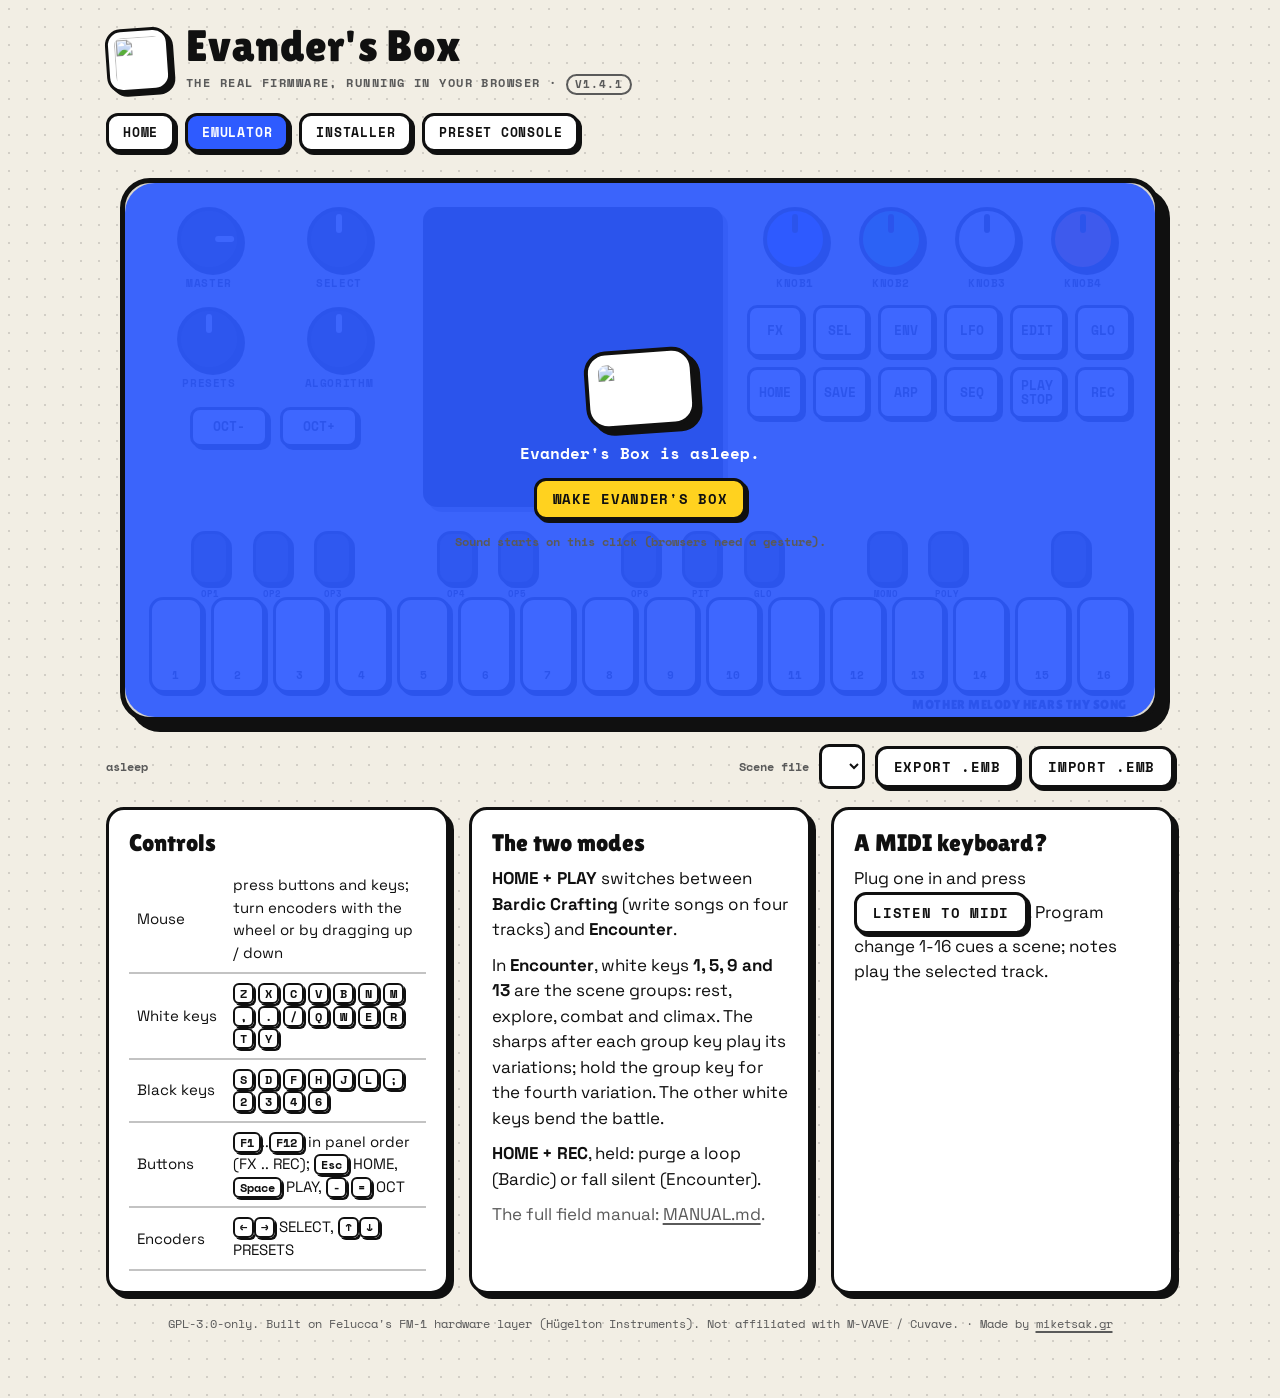
==== web/emu/index.html @ ebc6c8c9 "Scale boot chime volume to 20% of master knob and bump to v1.4.1" ====
<!doctype html>
<!-- SPDX-License-Identifier: GPL-3.0-only -->
<html lang="en">
<head>
<meta charset="utf-8">
<meta name="viewport" content="width=device-width, initial-scale=1">
<title>Evander's Box Emulator</title>
<meta name="description" content="Evander's Music Box: the FM-1 LARP firmware running in your browser, built from the same C source as the hardware.">
<link rel="icon" href="../rose.png">
<link rel="preconnect" href="https://fonts.googleapis.com">
<link href="https://fonts.googleapis.com/css2?family=Lilita+One&family=Space+Grotesk:wght@400;600;700&family=Space+Mono:wght@400;700&display=swap" rel="stylesheet">
<link rel="stylesheet" href="../style.css">
<style>
  .fm1 {
    --u: min(1px, calc((100vw - 32px) / 1040));     /* one panel unit: the panel is 1040 units wide */
    position: relative;
    width: calc(1040 * var(--u));
    margin: 0 auto 22px;
    padding: calc(24 * var(--u));
    border-radius: calc(30 * var(--u));
    background: #D9D6CE;
    border: calc(5 * var(--u)) solid #101010;
    box-shadow: calc(10 * var(--u)) calc(10 * var(--u)) 0 #101010;
    user-select: none;
    touch-action: none;
    color: #101010;
  }
  .fm1 .top { display: grid; grid-template-columns: calc(250 * var(--u)) calc(300 * var(--u)) 1fr; gap: calc(24 * var(--u)); align-items: start; }
  .lab { font: 700 calc(11 * var(--u))/1 var(--mono); letter-spacing: .06em; text-align: center; margin-top: calc(7 * var(--u)); }
  .enc, .pot {
    width: calc(64 * var(--u)); height: calc(64 * var(--u)); border-radius: 50%; margin: 0 auto; position: relative; cursor: ns-resize;
    background: var(--kc, #2A2A2A); border: calc(4 * var(--u)) solid #101010; box-shadow: calc(4 * var(--u)) calc(4 * var(--u)) 0 #101010;
  }
  .enc::after, .pot::after {
    content: ""; position: absolute; left: 50%; top: 6%; width: calc(6 * var(--u)); height: 34%;
    background: #101010; border-radius: 3px; transform-origin: 50% 132%; transform: translateX(-50%) rotate(var(--rot, 0deg));
  }
  .enc.dark::after, .pot::after { background: #F2EEE4; }
  .enc:focus-visible, .pot:focus-visible, .btn-fm:focus-visible, .key:focus-visible { outline: 3px solid var(--blue); outline-offset: 3px; }
  .left { display: grid; grid-template-columns: 1fr 1fr; gap: calc(18 * var(--u)) calc(10 * var(--u)); }
  .octs { grid-column: 1 / 3; display: flex; gap: calc(12 * var(--u)); justify-content: center; }
  .screen { background: #101010; padding: calc(12 * var(--u)); border-radius: calc(14 * var(--u)); box-shadow: calc(5 * var(--u)) calc(5 * var(--u)) 0 rgba(16, 16, 16, .35); }
  .screen canvas { width: 100%; aspect-ratio: 1; display: block; image-rendering: pixelated; background: #101010; }
  .knobs { display: grid; grid-template-columns: repeat(4, 1fr); margin-bottom: calc(16 * var(--u)); }
  .btns { display: grid; grid-template-columns: repeat(6, 1fr); gap: calc(10 * var(--u)); }
  .btn-fm {
    height: calc(52 * var(--u)); border-radius: calc(10 * var(--u)); border: calc(3 * var(--u)) solid #101010; cursor: pointer;
    background: #FFFFFF; color: #101010; font: 700 calc(13 * var(--u))/1.05 var(--mono); text-transform: none; letter-spacing: 0;
    display: flex; align-items: center; justify-content: center; text-align: center; padding: 0;
    box-shadow: calc(3 * var(--u)) calc(3 * var(--u)) 0 #101010; transition: background 60ms;
  }
  .btn-fm:hover:not(:disabled) { transform: none; box-shadow: calc(3 * var(--u)) calc(3 * var(--u)) 0 #101010; }
  .btn-fm.small { height: calc(40 * var(--u)); width: calc(78 * var(--u)); }
  .btn-fm.down, .key.down { transform: translate(calc(2 * var(--u)), calc(2 * var(--u))); box-shadow: calc(1 * var(--u)) calc(1 * var(--u)) 0 #101010; }
  /* the LEDs, flat: 0 off, 1 a ring, 2 half, 3 lit */
  .l1 { box-shadow: inset 0 0 0 calc(4 * var(--u)) #FFB18F, calc(3 * var(--u)) calc(3 * var(--u)) 0 #101010; }
  .l2 { background: #FFB18F !important; }
  .l3 { background: #FF5A1F !important; color: #101010; }
  .keys { position: relative; margin-top: calc(24 * var(--u)); }
  .blacks { position: relative; height: calc(66 * var(--u)); }
  .whites { display: grid; grid-template-columns: repeat(16, 1fr); gap: calc(8 * var(--u)); }
  .key { position: relative; cursor: pointer; border-radius: calc(14 * var(--u)); border: calc(3 * var(--u)) solid #101010; background: #FFFFFF;
         box-shadow: calc(3 * var(--u)) calc(3 * var(--u)) 0 #101010; }
  .whites .key { height: calc(96 * var(--u)); }
  .whites .key.group { background: #FFF6D6; }
  .blacks .key { position: absolute; top: 0; width: calc(38 * var(--u)); height: calc(54 * var(--u)); transform: translateX(-50%); background: #3A3A3A; }
  .blacks .key.down { transform: translateX(-50%) translate(calc(2 * var(--u)), calc(2 * var(--u))); }
  .key span { position: absolute; bottom: calc(-16 * var(--u)); left: 50%; transform: translateX(-50%); font: 700 calc(9 * var(--u))/1 var(--mono); white-space: nowrap; }
  .wnum { display: block; margin-top: calc(70 * var(--u)); text-align: center; font: 700 calc(11 * var(--u))/1 var(--mono); }
  .sigil { position: absolute; right: calc(28 * var(--u)); bottom: calc(6 * var(--u)); font: 400 calc(13 * var(--u))/1 var(--display); letter-spacing: .04em; }
  #wake {
    position: absolute; inset: 0; display: flex; flex-direction: column; align-items: center; justify-content: center; gap: 14px;
    background: color-mix(in srgb, var(--blue) 92%, transparent); color: #fff; border-radius: inherit; z-index: 5; text-align: center; padding: 16px;
  }
  #wake img { width: 110px; padding: 10px; background: #fff; border: 4px solid #101010; border-radius: 22px; box-shadow: 6px 6px 0 #101010; transform: rotate(-4deg); }
  #wake p { margin: 0; font: 700 16px/1.4 var(--mono); }
  .meters { font: 700 12px var(--mono); color: var(--muted); }
  kbd { font: 700 12px var(--mono); border: 2px solid var(--line); border-radius: 6px; padding: 0 5px; background: var(--surface); box-shadow: 2px 2px 0 var(--line); }
  .help td:first-child { white-space: nowrap; }
</style>
</head>
<body>
<div class="wrap">
  <header class="crest">
    <img src="../rose.png" alt="">
    <div>
      <h1>Evander's Box</h1>
      <p>The real firmware, running in your browser &middot; <span class="tag" style="margin-bottom:0; vertical-align:middle; padding:3px 7px;">v1.4.1</span></p>
    </div>
  </header>
  <nav class="top">
    <a href="../">Home</a><a href="./" aria-current="page">Emulator</a><a href="../installer.html">Installer</a><a href="../console.html">Preset Console</a>
  </nav>

  <div class="fm1" id="fm1">
    <div id="wake">
      <img src="../rose.png" alt="The Blue Rose">
      <p>Evander's Box is asleep.</p>
      <button id="wakeBtn">Wake Evander's Box</button>
      <p class="muted" style="font-size:12px">Sound starts on this click (browsers need a gesture).</p>
    </div>
    <div class="top">
      <div class="left" id="left"></div>
      <div class="screen"><canvas id="lcd" width="240" height="240" aria-label="The FM-1 screen"></canvas></div>
      <div>
        <div class="knobs" id="knobs"></div>
        <div class="btns" id="btns"></div>
      </div>
    </div>
    <div class="keys">
      <div class="blacks" id="blacks"></div>
      <div class="whites" id="whites"></div>
    </div>
    <div class="sigil">MOTHER MELODY HEARS THY SONG</div>
  </div>

  <div class="row" style="justify-content:space-between;margin-bottom:18px">
    <span class="meters" id="meters">asleep</span>
    <span class="row">
      <label class="meters" for="slotSel">Scene file</label>
      <select id="slotSel"></select>
      <button class="ghost" id="exportBtn">Export .emb</button>
      <button class="ghost" id="importBtn">Import .emb</button>
      <input type="file" id="importFile" accept=".emb" hidden>
    </span>
  </div>

  <div class="grid-3">
    <section class="card help">
      <h2>Controls</h2>
      <table>
        <tr><td>Mouse</td><td>press buttons and keys; turn encoders with the wheel or by dragging up / down</td></tr>
        <tr><td>White keys</td><td><kbd>Z</kbd> <kbd>X</kbd> <kbd>C</kbd> <kbd>V</kbd> <kbd>B</kbd> <kbd>N</kbd> <kbd>M</kbd> <kbd>,</kbd> <kbd>.</kbd> <kbd>/</kbd> <kbd>Q</kbd> <kbd>W</kbd> <kbd>E</kbd> <kbd>R</kbd> <kbd>T</kbd> <kbd>Y</kbd></td></tr>
        <tr><td>Black keys</td><td><kbd>S</kbd> <kbd>D</kbd> <kbd>F</kbd> <kbd>H</kbd> <kbd>J</kbd> <kbd>L</kbd> <kbd>;</kbd> <kbd>2</kbd> <kbd>3</kbd> <kbd>4</kbd> <kbd>6</kbd></td></tr>
        <tr><td>Buttons</td><td><kbd>F1</kbd>..<kbd>F12</kbd> in panel order (FX .. REC); <kbd>Esc</kbd> HOME, <kbd>Space</kbd> PLAY, <kbd>-</kbd> <kbd>=</kbd> OCT</td></tr>
        <tr><td>Encoders</td><td><kbd>&larr;</kbd><kbd>&rarr;</kbd> SELECT, <kbd>&uarr;</kbd><kbd>&darr;</kbd> PRESETS</td></tr>
      </table>
    </section>
    <section class="card">
      <h2>The two modes</h2>
      <p><b>HOME + PLAY</b> switches between <b>Bardic Crafting</b> (write songs on four tracks) and <b>Encounter</b>.</p>
      <p>In <b>Encounter</b>, white keys <b>1, 5, 9 and 13</b> are the scene groups: rest, explore, combat and climax. The sharps after each group key play its variations; hold the group key for the fourth variation. The other white keys bend the battle.</p>
      <p><b>HOME + REC</b>, held: purge a loop (Bardic) or fall silent (Encounter).</p>
      <p class="muted">The full field manual: <a href="https://github.com/MikeTsak/Evanders-Music-Box--FM-1-LARP-firmware/blob/main/MANUAL.md">MANUAL.md</a>.</p>
    </section>
    <section class="card">
      <h2>A MIDI keyboard?</h2>
      <p>Plug one in and press <button class="ghost" id="midiBtn">Listen to MIDI</button>. Program change 1-16 cues a scene; notes play the selected track.</p>
      <p class="muted" id="midiState"></p>
    </section>
  </div>
  <footer>GPL-3.0-only. Built on Felucca's FM-1 hardware layer (Hügelton Instruments). Not affiliated with M-VAVE / Cuvave. · Made by <a href="https://miketsak.gr" target="_blank" rel="noopener">miketsak.gr</a></footer>
</div>
<script type="module" src="emu.js"></script>
</body>
</html>
---- web/style.css ----
/* SPDX-License-Identifier: GPL-3.0-only
 * Evander's Box: the shared look, the same as the box's screen. Flat bold colour, ink outlines, hard offset
 * shadows (stickers on a table), a chunky display face and a mono for labels. Paper by day, ink by night. */
:root {
  --paper: #F2EEE4;
  --card: #FFFFFF;
  --ink: #101010;
  --ink-2: #262626;
  --grey: #6E6E6E;
  --line: #101010;
  --blue: #2E5BFF;
  --green: #19C37D;
  --light: #DCDCD8;
  --orange: #FF5A1F;
  --yellow: #FFD21F;
  --pink: #FF4F9A;
  --purple: #7B4DFF;
  --text: #101010;
  --muted: #5A5A5A;
  --bg: var(--paper);
  --surface: var(--card);
  --shadow: 5px 5px 0 var(--line);
  --display: "Lilita One", "Arial Black", system-ui, sans-serif;
  --body: "Space Grotesk", system-ui, -apple-system, "Segoe UI", sans-serif;
  --mono: "Space Mono", ui-monospace, "Cascadia Mono", Consolas, monospace;
  color-scheme: light;
}
@media (prefers-color-scheme: dark) {
  :root:not([data-theme="light"]) {
    --bg: #101010; --surface: #1C1C1C; --text: #F2EEE4; --muted: #A8A8A8; --line: #F2EEE4;
    --ink-2: #2E2E2E; color-scheme: dark;
  }
}
:root[data-theme="dark"] {
  --bg: #101010; --surface: #1C1C1C; --text: #F2EEE4; --muted: #A8A8A8; --line: #F2EEE4; --ink-2: #2E2E2E;
  color-scheme: dark;
}
* { box-sizing: border-box; }
html, body { margin: 0; }
body {
  background: var(--bg);
  background-image: radial-gradient(color-mix(in srgb, var(--text) 14%, transparent) 1px, transparent 1px);
  background-size: 18px 18px;
  color: var(--text);
  font: 17px/1.5 var(--body);
  min-height: 100vh;
}
a { color: inherit; text-decoration-thickness: 2px; text-underline-offset: 3px; }
a:hover { background: var(--yellow); color: var(--ink); }
code, kbd { font-family: var(--mono); font-size: .88em; }
.wrap { max-width: 1100px; margin: 0 auto; padding: 24px 16px 64px; }

header.crest { display: flex; align-items: center; gap: 16px; margin-bottom: 18px; }
header.crest img {
  width: 64px; height: 64px; padding: 6px; background: var(--card); border: 3px solid var(--line);
  border-radius: 16px; box-shadow: 4px 4px 0 var(--line); transform: rotate(-4deg);
}
header.crest h1 { font: 400 clamp(28px, 5vw, 44px)/1 var(--display); margin: 0; letter-spacing: .01em; }
header.crest p { margin: 6px 0 0; font: 700 12px/1.2 var(--mono); text-transform: uppercase; letter-spacing: .12em; color: var(--muted); }

nav.top { display: flex; gap: 10px; flex-wrap: wrap; margin: 0 0 26px; }
nav.top a {
  font: 700 13px/1 var(--mono); text-transform: uppercase; letter-spacing: .06em; text-decoration: none;
  padding: 10px 14px; border: 3px solid var(--line); border-radius: 12px; background: var(--surface);
  box-shadow: 3px 3px 0 var(--line); color: var(--text);
}
nav.top a:hover { background: var(--yellow); color: var(--ink); }
nav.top a[aria-current="page"] { background: var(--blue); color: #fff; }

.card {
  background: var(--surface); border: 3px solid var(--line); border-radius: 18px; padding: 20px;
  margin-bottom: 20px; box-shadow: var(--shadow);
}
.card h2 { font: 400 24px/1.1 var(--display); margin: 0 0 10px; }
.card p { margin: 0 0 10px; }
.card.blue { background: var(--blue); color: #fff; }
.card.green { background: var(--green); color: var(--ink); }
.card.orange { background: var(--orange); color: var(--ink); }
.card.yellow { background: var(--yellow); color: var(--ink); }
.card.pink { background: var(--pink); color: var(--ink); }
.card.blue a, .card.green a, .card.orange a, .card.yellow a, .card.pink a { color: inherit; }
.card.blue .muted, .card.green .muted, .card.orange .muted, .card.yellow .muted, .card.pink .muted, .warn .muted { color: inherit; opacity: .8; }
.muted { color: var(--muted); }
.warn { background: var(--yellow); color: var(--ink); }
.warn h2::before { content: "!"; display: inline-grid; place-items: center; width: 28px; height: 28px; margin-right: 10px;
  background: var(--ink); color: var(--yellow); border-radius: 50%; font-size: 18px; vertical-align: 2px; }
.tag {
  display: inline-block; font: 700 11px/1 var(--mono); text-transform: uppercase; letter-spacing: .1em;
  padding: 5px 8px; border: 2px solid currentColor; border-radius: 999px; margin-bottom: 10px;
}

button, .btn {
  font: 700 14px/1 var(--mono); text-transform: uppercase; letter-spacing: .05em;
  color: var(--ink); background: var(--yellow); border: 3px solid var(--line); border-radius: 12px;
  padding: 11px 16px; cursor: pointer; box-shadow: 3px 3px 0 var(--line); text-decoration: none; display: inline-block;
  transition: transform 60ms, box-shadow 60ms;
}
button:hover:not(:disabled), .btn:hover { transform: translate(-1px, -1px); box-shadow: 4px 4px 0 var(--line); }
button:active:not(:disabled) { transform: translate(2px, 2px); box-shadow: 1px 1px 0 var(--line); }
button:disabled { opacity: .4; cursor: not-allowed; box-shadow: none; }
button:focus-visible, .btn:focus-visible, a:focus-visible, input:focus-visible { outline: 3px solid var(--blue); outline-offset: 3px; }
button.ghost { background: var(--surface); color: var(--text); }
button.go { background: var(--green); }
button.danger { background: var(--orange); }

input, select {
  font: 14px var(--mono); background: var(--surface); color: var(--text);
  border: 3px solid var(--line); border-radius: 10px; padding: 8px 10px;
}
input[type="file"] { padding: 6px; max-width: 100%; }
input[type="checkbox"] { width: 22px; height: 22px; accent-color: var(--ink); vertical-align: middle; }
progress {
  width: 100%; height: 22px; appearance: none; border: 3px solid var(--line); border-radius: 8px;
  background: var(--surface); overflow: hidden;
}
progress::-webkit-progress-bar { background: var(--surface); }
progress::-webkit-progress-value { background: repeating-linear-gradient(90deg, var(--blue) 0 14px, var(--green) 14px 28px); }
progress::-moz-progress-bar { background: var(--blue); }

pre.log {
  background: var(--ink); color: #9EF0C4; border: 3px solid var(--line); border-radius: 10px;
  font: 12px/1.45 var(--mono); padding: 10px; max-height: 220px; overflow: auto; white-space: pre-wrap;
}
.status { font: 700 15px/1.4 var(--mono); min-height: 1.4em; }
.row { display: flex; gap: 10px; flex-wrap: wrap; align-items: center; }
.grid-3 { display: grid; grid-template-columns: repeat(auto-fit, minmax(260px, 1fr)); gap: 20px; }
.grid-3 > .card { margin-bottom: 0; }
.grid-3 + * { margin-top: 20px; }
table { border-collapse: collapse; width: 100%; }
th, td { text-align: left; padding: 8px; border-bottom: 2px solid color-mix(in srgb, var(--line) 25%, transparent); font-size: 15px; }
th { font: 700 12px/1 var(--mono); text-transform: uppercase; letter-spacing: .08em; }
footer { color: var(--muted); font: 12px/1.6 var(--mono); margin-top: 40px; text-align: center; }
ul { padding-left: 1.2em; }
li { margin: 4px 0; }
@media (max-width: 560px) { .wrap { padding: 16px 16px 48px; } .card { padding: 16px; } }
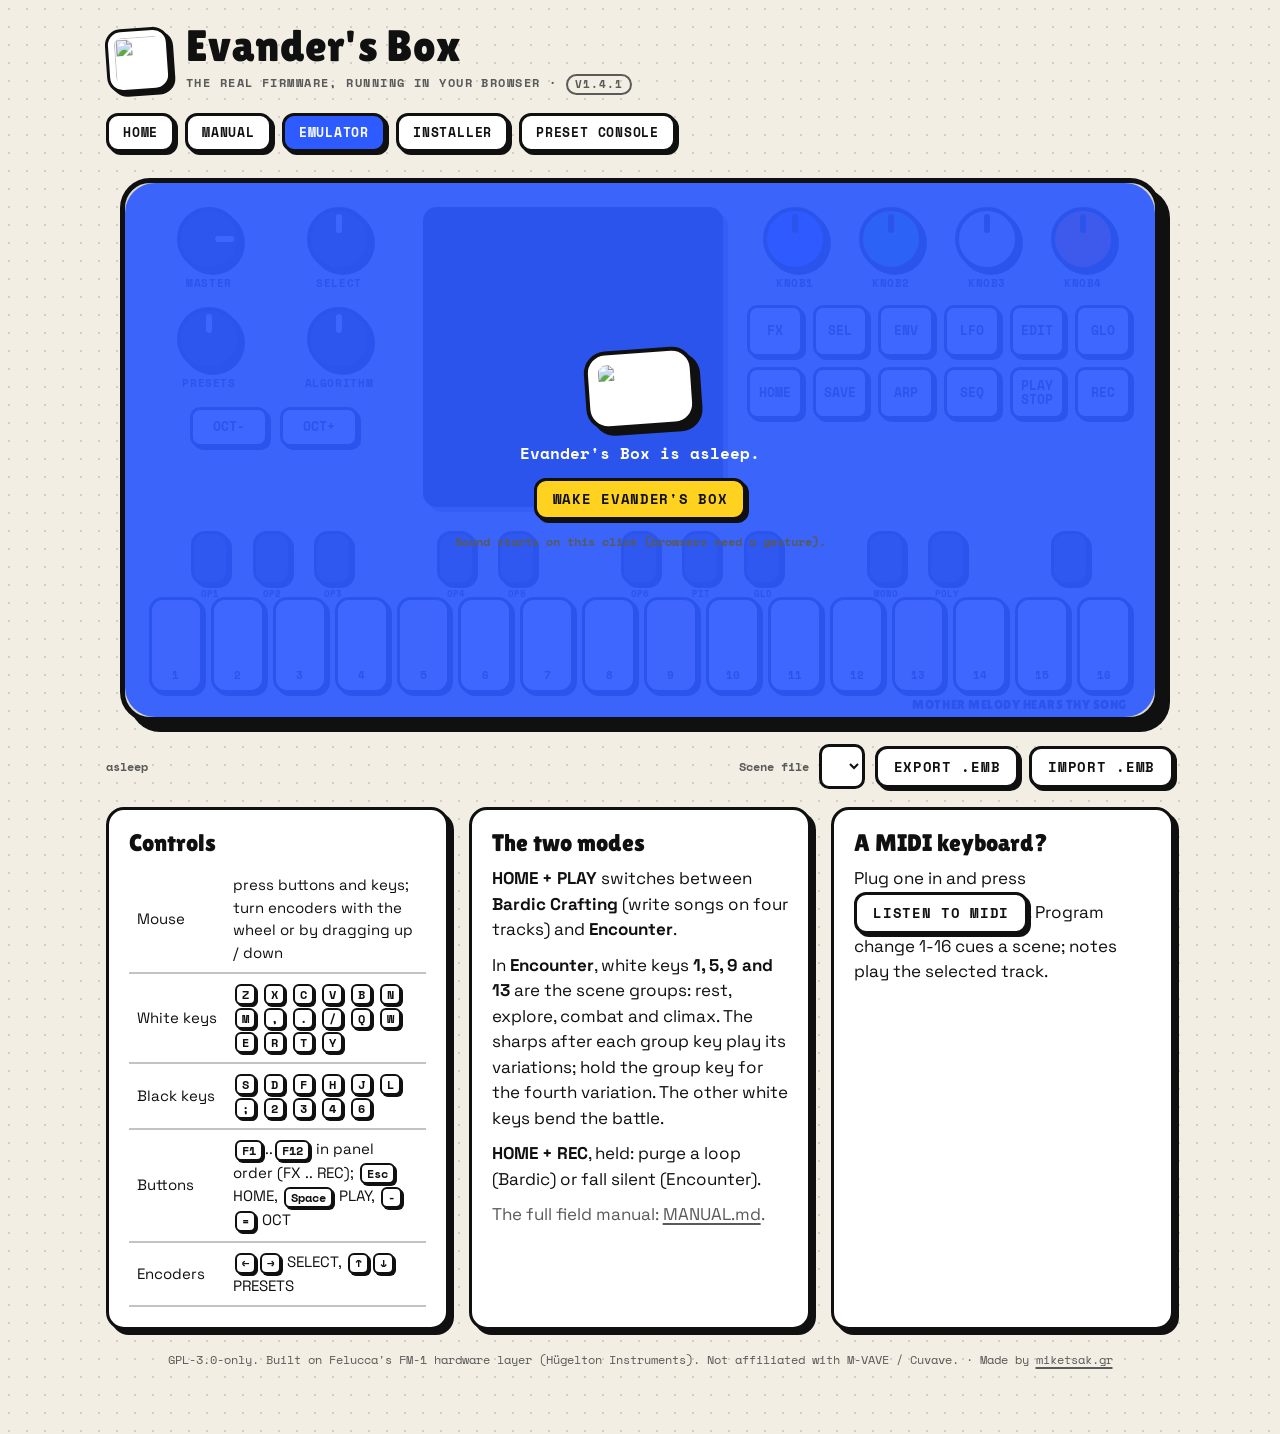
==== commit 00c816f7: "Add Field Manual web page, LARP Bard showcase, SEO metadata, and .htaccess cache rules" ====
--- a/web/emu/index.html
+++ b/web/emu/index.html
@@ -4,8 +4,19 @@
 <head>
 <meta charset="utf-8">
 <meta name="viewport" content="width=device-width, initial-scale=1">
-<title>Evander's Box Emulator</title>
-<meta name="description" content="Evander's Music Box: the FM-1 LARP firmware running in your browser, built from the same C source as the hardware.">
+<title>Web Emulator — Evander's Music Box (FM-1 LARP Firmware)</title>
+<meta name="description" content="Evander's Music Box: the FM-1 LARP firmware running in your browser via WebAssembly and AudioWorklet, built from the exact same C source as the hardware.">
+<meta name="keywords" content="FM-1 emulator, WebAssembly synth, LARP synthesizer emulator, Evanders Box, AudioWorklet synth">
+<link rel="canonical" href="https://fm1.miketsak.gr/emu/">
+<meta property="og:title" content="Web Emulator — Evander's Music Box">
+<meta property="og:description" content="Play the real Evander's Music Box C firmware in your browser via WebAssembly.">
+<meta property="og:type" content="website">
+<meta property="og:url" content="https://fm1.miketsak.gr/emu/">
+<meta property="og:image" content="https://fm1.miketsak.gr/rose.png">
+<meta name="twitter:card" content="summary">
+<meta name="twitter:title" content="Web Emulator — Evander's Music Box">
+<meta name="twitter:description" content="Full FM-1 LARP firmware running in your browser.">
+<meta name="twitter:image" content="https://fm1.miketsak.gr/rose.png">
 <link rel="icon" href="../rose.png">
 <link rel="preconnect" href="https://fonts.googleapis.com">
 <link href="https://fonts.googleapis.com/css2?family=Lilita+One&family=Space+Grotesk:wght@400;600;700&family=Space+Mono:wght@400;700&display=swap" rel="stylesheet">
@@ -89,7 +100,7 @@
     </div>
   </header>
   <nav class="top">
-    <a href="../">Home</a><a href="./" aria-current="page">Emulator</a><a href="../installer.html">Installer</a><a href="../console.html">Preset Console</a>
+    <a href="../">Home</a><a href="../manual.html">Manual</a><a href="./" aria-current="page">Emulator</a><a href="../installer.html">Installer</a><a href="../console.html">Preset Console</a>
   </nav>
 
   <div class="fm1" id="fm1">
--- a/web/style.css
+++ b/web/style.css
@@ -129,7 +129,38 @@
 table { border-collapse: collapse; width: 100%; }
 th, td { text-align: left; padding: 8px; border-bottom: 2px solid color-mix(in srgb, var(--line) 25%, transparent); font-size: 15px; }
 th { font: 700 12px/1 var(--mono); text-transform: uppercase; letter-spacing: .08em; }
+.table-wrap { overflow-x: auto; -webkit-overflow-scrolling: touch; margin: 12px 0 16px; border: 2px solid var(--line); border-radius: 12px; background: var(--surface); padding: 4px 8px; box-shadow: 2px 2px 0 var(--line); }
+.table-wrap table { min-width: 480px; }
+kbd {
+  display: inline-block; padding: 2px 6px; font-family: var(--mono); font-size: .84em; font-weight: 700;
+  line-height: 1.2; color: var(--text); background: var(--surface); border: 2px solid var(--line);
+  border-radius: 6px; box-shadow: 2px 2px 0 var(--line); vertical-align: middle; margin: 1px 2px;
+}
+blockquote.lore {
+  margin: 16px 0; padding: 14px 18px; background: color-mix(in srgb, var(--yellow) 15%, var(--surface));
+  border-left: 6px solid var(--orange); border-radius: 0 12px 12px 0; font-style: italic; border-top: 2px solid var(--line);
+  border-right: 2px solid var(--line); border-bottom: 2px solid var(--line); box-shadow: 3px 3px 0 var(--line);
+}
+blockquote.lore p { margin: 0; }
+blockquote.lore p + p { margin-top: 8px; }
+.toc { display: flex; gap: 8px; flex-wrap: wrap; margin: 16px 0 24px; }
+.toc a {
+  font: 700 12px/1 var(--mono); text-transform: uppercase; letter-spacing: .06em; padding: 8px 12px;
+  background: var(--surface); border: 2px solid var(--line); border-radius: 10px; box-shadow: 2px 2px 0 var(--line);
+  text-decoration: none; color: var(--text);
+}
+.toc a:hover { background: var(--yellow); color: var(--ink); transform: translate(-1px, -1px); box-shadow: 3px 3px 0 var(--line); }
+.chapter-anchor { scroll-margin-top: 20px; }
 footer { color: var(--muted); font: 12px/1.6 var(--mono); margin-top: 40px; text-align: center; }
 ul { padding-left: 1.2em; }
 li { margin: 4px 0; }
-@media (max-width: 560px) { .wrap { padding: 16px 16px 48px; } .card { padding: 16px; } }
+@media (max-width: 680px) {
+  .wrap { padding: 16px 12px 48px; }
+  .card { padding: 16px; border-radius: 14px; margin-bottom: 16px; }
+  header.crest { gap: 12px; margin-bottom: 14px; }
+  header.crest img { width: 52px; height: 52px; border-radius: 12px; }
+  nav.top { gap: 6px; margin-bottom: 18px; }
+  nav.top a { padding: 8px 10px; font-size: 11px; border-radius: 9px; }
+  .table-wrap table { font-size: 13px; }
+  th, td { padding: 6px; font-size: 13px; }
+}
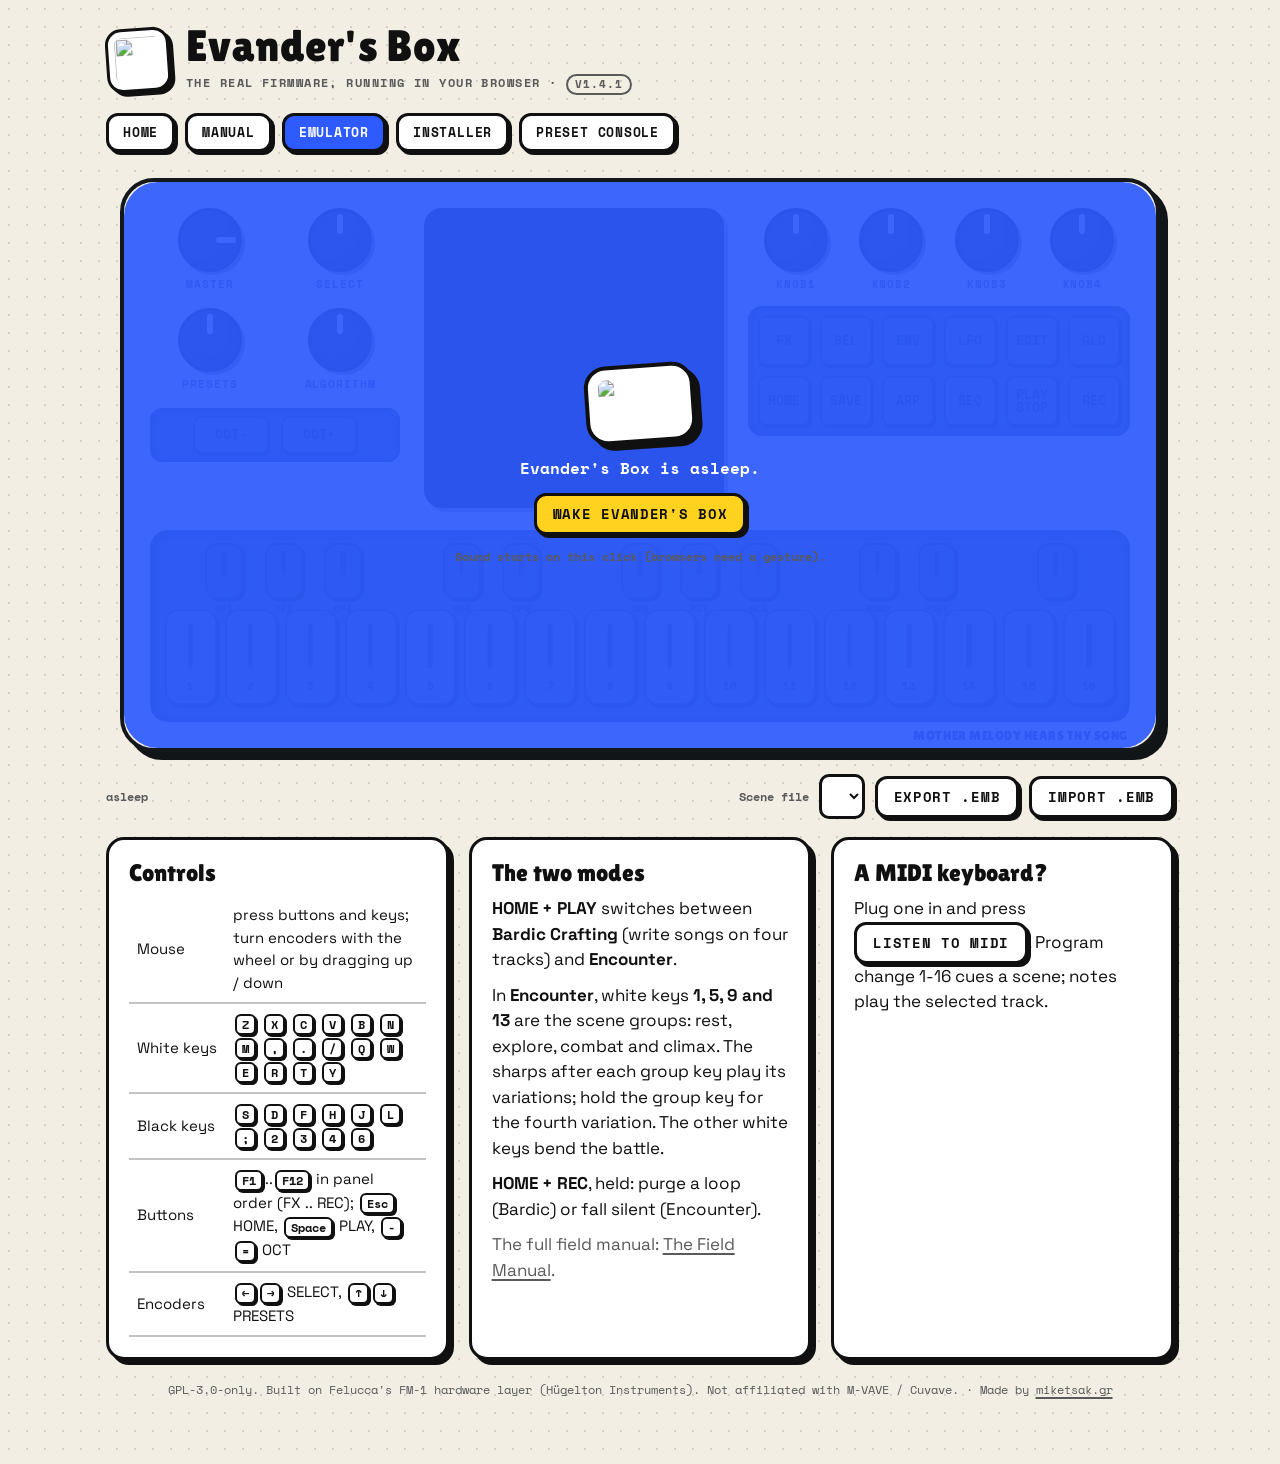
==== commit 76f66c65: "Match emulator styling to custom FM-1 hardware photo and enforce cache busting for v1.4.1" ====
--- a/web/emu/index.html
+++ b/web/emu/index.html
@@ -27,58 +27,86 @@
     position: relative;
     width: calc(1040 * var(--u));
     margin: 0 auto 22px;
-    padding: calc(24 * var(--u));
-    border-radius: calc(30 * var(--u));
-    background: #D9D6CE;
-    border: calc(5 * var(--u)) solid #101010;
-    box-shadow: calc(10 * var(--u)) calc(10 * var(--u)) 0 #101010;
+    padding: calc(26 * var(--u));
+    border-radius: calc(34 * var(--u));
+    background: #F3EFE6;                            /* warm ivory cream chassis */
+    border: calc(4.5 * var(--u)) solid #14181B;
+    box-shadow: calc(8 * var(--u)) calc(8 * var(--u)) 0 #121518;
     user-select: none;
     touch-action: none;
-    color: #101010;
+    color: #14181B;
   }
   .fm1 .top { display: grid; grid-template-columns: calc(250 * var(--u)) calc(300 * var(--u)) 1fr; gap: calc(24 * var(--u)); align-items: start; }
-  .lab { font: 700 calc(11 * var(--u))/1 var(--mono); letter-spacing: .06em; text-align: center; margin-top: calc(7 * var(--u)); }
+  .lab { font: 700 calc(11 * var(--u))/1 var(--mono); letter-spacing: .08em; text-align: center; margin-top: calc(7 * var(--u)); color: #355060; }
   .enc, .pot {
     width: calc(64 * var(--u)); height: calc(64 * var(--u)); border-radius: 50%; margin: 0 auto; position: relative; cursor: ns-resize;
-    background: var(--kc, #2A2A2A); border: calc(4 * var(--u)) solid #101010; box-shadow: calc(4 * var(--u)) calc(4 * var(--u)) 0 #101010;
+    background: radial-gradient(circle at 35% 35%, #2C2C2C, #141414); border: calc(3.5 * var(--u)) solid #0A0A0A;
+    box-shadow: calc(3 * var(--u)) calc(3 * var(--u)) 0 rgba(10, 10, 10, .45);
   }
   .enc::after, .pot::after {
     content: ""; position: absolute; left: 50%; top: 6%; width: calc(6 * var(--u)); height: 34%;
-    background: #101010; border-radius: 3px; transform-origin: 50% 132%; transform: translateX(-50%) rotate(var(--rot, 0deg));
+    background: #F3EFE6; border-radius: 3px; transform-origin: 50% 132%; transform: translateX(-50%) rotate(var(--rot, 0deg));
   }
-  .enc.dark::after, .pot::after { background: #F2EEE4; }
   .enc:focus-visible, .pot:focus-visible, .btn-fm:focus-visible, .key:focus-visible { outline: 3px solid var(--blue); outline-offset: 3px; }
   .left { display: grid; grid-template-columns: 1fr 1fr; gap: calc(18 * var(--u)) calc(10 * var(--u)); }
-  .octs { grid-column: 1 / 3; display: flex; gap: calc(12 * var(--u)); justify-content: center; }
-  .screen { background: #101010; padding: calc(12 * var(--u)); border-radius: calc(14 * var(--u)); box-shadow: calc(5 * var(--u)) calc(5 * var(--u)) 0 rgba(16, 16, 16, .35); }
-  .screen canvas { width: 100%; aspect-ratio: 1; display: block; image-rendering: pixelated; background: #101010; }
+  .octs {
+    grid-column: 1 / 3; display: flex; gap: calc(12 * var(--u)); justify-content: center;
+    background: #3B5466; border: calc(2.5 * var(--u)) solid #2A3C4A; border-radius: calc(12 * var(--u));
+    padding: calc(6 * var(--u)); box-shadow: inset 1px 1px 3px rgba(0,0,0,0.35);
+  }
+  .screen { background: #121212; padding: calc(10 * var(--u)); border-radius: calc(18 * var(--u)); border: calc(3 * var(--u)) solid #0A0A0A; box-shadow: calc(4 * var(--u)) calc(4 * var(--u)) 0 rgba(16, 16, 16, .35); }
+  .screen canvas { width: 100%; aspect-ratio: 1; display: block; image-rendering: pixelated; background: #101010; border-radius: calc(8 * var(--u)); }
   .knobs { display: grid; grid-template-columns: repeat(4, 1fr); margin-bottom: calc(16 * var(--u)); }
-  .btns { display: grid; grid-template-columns: repeat(6, 1fr); gap: calc(10 * var(--u)); }
+  .btns {
+    display: grid; grid-template-columns: repeat(6, 1fr); gap: calc(10 * var(--u));
+    background: #3B5466; border: calc(2.5 * var(--u)) solid #2A3C4A; border-radius: calc(14 * var(--u));
+    padding: calc(8 * var(--u)); box-shadow: inset 1px 1px 3px rgba(0,0,0,0.35);
+  }
   .btn-fm {
-    height: calc(52 * var(--u)); border-radius: calc(10 * var(--u)); border: calc(3 * var(--u)) solid #101010; cursor: pointer;
-    background: #FFFFFF; color: #101010; font: 700 calc(13 * var(--u))/1.05 var(--mono); text-transform: none; letter-spacing: 0;
+    height: calc(50 * var(--u)); border-radius: calc(8 * var(--u)); border: calc(2 * var(--u)) solid #253644; cursor: pointer;
+    background: #4F6C82; color: #121F28; font: 700 calc(12.5 * var(--u))/1.05 var(--mono); text-transform: none; letter-spacing: 0;
     display: flex; align-items: center; justify-content: center; text-align: center; padding: 0;
-    box-shadow: calc(3 * var(--u)) calc(3 * var(--u)) 0 #101010; transition: background 60ms;
+    box-shadow: calc(2 * var(--u)) calc(2 * var(--u)) 0 #18232B; transition: background 60ms, transform 60ms;
   }
-  .btn-fm:hover:not(:disabled) { transform: none; box-shadow: calc(3 * var(--u)) calc(3 * var(--u)) 0 #101010; }
-  .btn-fm.small { height: calc(40 * var(--u)); width: calc(78 * var(--u)); }
-  .btn-fm.down, .key.down { transform: translate(calc(2 * var(--u)), calc(2 * var(--u))); box-shadow: calc(1 * var(--u)) calc(1 * var(--u)) 0 #101010; }
-  /* the LEDs, flat: 0 off, 1 a ring, 2 half, 3 lit */
-  .l1 { box-shadow: inset 0 0 0 calc(4 * var(--u)) #FFB18F, calc(3 * var(--u)) calc(3 * var(--u)) 0 #101010; }
-  .l2 { background: #FFB18F !important; }
-  .l3 { background: #FF5A1F !important; color: #101010; }
-  .keys { position: relative; margin-top: calc(24 * var(--u)); }
+  .btn-fm:hover:not(:disabled) { background: #587890; transform: none; }
+  .btn-fm.small { height: calc(38 * var(--u)); width: calc(76 * var(--u)); }
+  .btn-fm.down, .key.down { transform: translate(calc(2 * var(--u)), calc(2 * var(--u))); box-shadow: none; background: #435E72; }
+  /* the amber/gold LEDs */
+  .l1 { box-shadow: inset 0 0 0 calc(3 * var(--u)) #FFA647, 0 0 calc(6 * var(--u)) #FFA647 !important; }
+  .l2 { background: #FFB35C !important; color: #101010 !important; }
+  .l3 { background: #FF781A !important; color: #101010 !important; box-shadow: 0 0 calc(10 * var(--u)) #FF781A !important; }
+  .keys {
+    position: relative; margin-top: calc(22 * var(--u));
+    background: #3B5466; border: calc(3 * var(--u)) solid #2A3C4A; border-radius: calc(18 * var(--u));
+    padding: calc(10 * var(--u)) calc(12 * var(--u)) calc(14 * var(--u)); box-shadow: inset 2px 2px 4px rgba(0,0,0,0.35);
+  }
   .blacks { position: relative; height: calc(66 * var(--u)); }
   .whites { display: grid; grid-template-columns: repeat(16, 1fr); gap: calc(8 * var(--u)); }
-  .key { position: relative; cursor: pointer; border-radius: calc(14 * var(--u)); border: calc(3 * var(--u)) solid #101010; background: #FFFFFF;
-         box-shadow: calc(3 * var(--u)) calc(3 * var(--u)) 0 #101010; }
-  .whites .key { height: calc(96 * var(--u)); }
-  .whites .key.group { background: #FFF6D6; }
-  .blacks .key { position: absolute; top: 0; width: calc(38 * var(--u)); height: calc(54 * var(--u)); transform: translateX(-50%); background: #3A3A3A; }
-  .blacks .key.down { transform: translateX(-50%) translate(calc(2 * var(--u)), calc(2 * var(--u))); }
-  .key span { position: absolute; bottom: calc(-16 * var(--u)); left: 50%; transform: translateX(-50%); font: 700 calc(9 * var(--u))/1 var(--mono); white-space: nowrap; }
-  .wnum { display: block; margin-top: calc(70 * var(--u)); text-align: center; font: 700 calc(11 * var(--u))/1 var(--mono); }
-  .sigil { position: absolute; right: calc(28 * var(--u)); bottom: calc(6 * var(--u)); font: 400 calc(13 * var(--u))/1 var(--display); letter-spacing: .04em; }
+  .key { position: relative; cursor: pointer; }
+  .whites .key {
+    height: calc(96 * var(--u)); border-radius: calc(14 * var(--u)); border: calc(2.5 * var(--u)) solid #273845;
+    background: #4E6B80; box-shadow: calc(2.5 * var(--u)) calc(2.5 * var(--u)) 0 #18232C; color: #121F28;
+  }
+  .whites .key::before {
+    content: ""; position: absolute; top: 14%; left: 50%; transform: translateX(-50%);
+    width: calc(4.5 * var(--u)); height: 48%; background: #22323E; border-radius: calc(3 * var(--u));
+    box-shadow: inset 1px 1px 1px rgba(0,0,0,0.55);
+  }
+  .whites .key.group { background: #55758C; }
+  .blacks .key {
+    position: absolute; top: 0; width: calc(38 * var(--u)); height: calc(56 * var(--u)); transform: translateX(-50%);
+    border-radius: calc(12 * var(--u)); border: calc(2.5 * var(--u)) solid #1E2B34; background: #3B5263;
+    box-shadow: calc(2.5 * var(--u)) calc(2.5 * var(--u)) 0 #141C22; color: #121F28;
+  }
+  .blacks .key::before {
+    content: ""; position: absolute; top: 12%; left: 50%; transform: translateX(-50%);
+    width: calc(4.5 * var(--u)); height: 46%; background: #1B262F; border-radius: calc(3 * var(--u));
+    box-shadow: inset 1px 1px 1px rgba(0,0,0,0.55);
+  }
+  .blacks .key.down { transform: translateX(-50%) translate(calc(2 * var(--u)), calc(2 * var(--u))); box-shadow: none; background: #334857; }
+  .key span { position: absolute; bottom: calc(-16 * var(--u)); left: 50%; transform: translateX(-50%); font: 700 calc(9 * var(--u))/1 var(--mono); white-space: nowrap; color: #131E26; }
+  .wnum { display: block; margin-top: calc(70 * var(--u)); text-align: center; font: 700 calc(11 * var(--u))/1 var(--mono); color: #131E26; }
+  .sigil { position: absolute; right: calc(28 * var(--u)); bottom: calc(6 * var(--u)); font: 400 calc(13 * var(--u))/1 var(--display); letter-spacing: .04em; color: #2A3E4D; }
   #wake {
     position: absolute; inset: 0; display: flex; flex-direction: column; align-items: center; justify-content: center; gap: 14px;
     background: color-mix(in srgb, var(--blue) 92%, transparent); color: #fff; border-radius: inherit; z-index: 5; text-align: center; padding: 16px;
@@ -152,7 +180,7 @@
       <p><b>HOME + PLAY</b> switches between <b>Bardic Crafting</b> (write songs on four tracks) and <b>Encounter</b>.</p>
       <p>In <b>Encounter</b>, white keys <b>1, 5, 9 and 13</b> are the scene groups: rest, explore, combat and climax. The sharps after each group key play its variations; hold the group key for the fourth variation. The other white keys bend the battle.</p>
       <p><b>HOME + REC</b>, held: purge a loop (Bardic) or fall silent (Encounter).</p>
-      <p class="muted">The full field manual: <a href="https://github.com/MikeTsak/Evanders-Music-Box--FM-1-LARP-firmware/blob/main/MANUAL.md">MANUAL.md</a>.</p>
+      <p class="muted">The full field manual: <a href="../manual.html">The Field Manual</a>.</p>
     </section>
     <section class="card">
       <h2>A MIDI keyboard?</h2>
@@ -162,6 +190,6 @@
   </div>
   <footer>GPL-3.0-only. Built on Felucca's FM-1 hardware layer (Hügelton Instruments). Not affiliated with M-VAVE / Cuvave. · Made by <a href="https://miketsak.gr" target="_blank" rel="noopener">miketsak.gr</a></footer>
 </div>
-<script type="module" src="emu.js"></script>
+<script type="module" src="emu.js?v=1.4.1"></script>
 </body>
 </html>
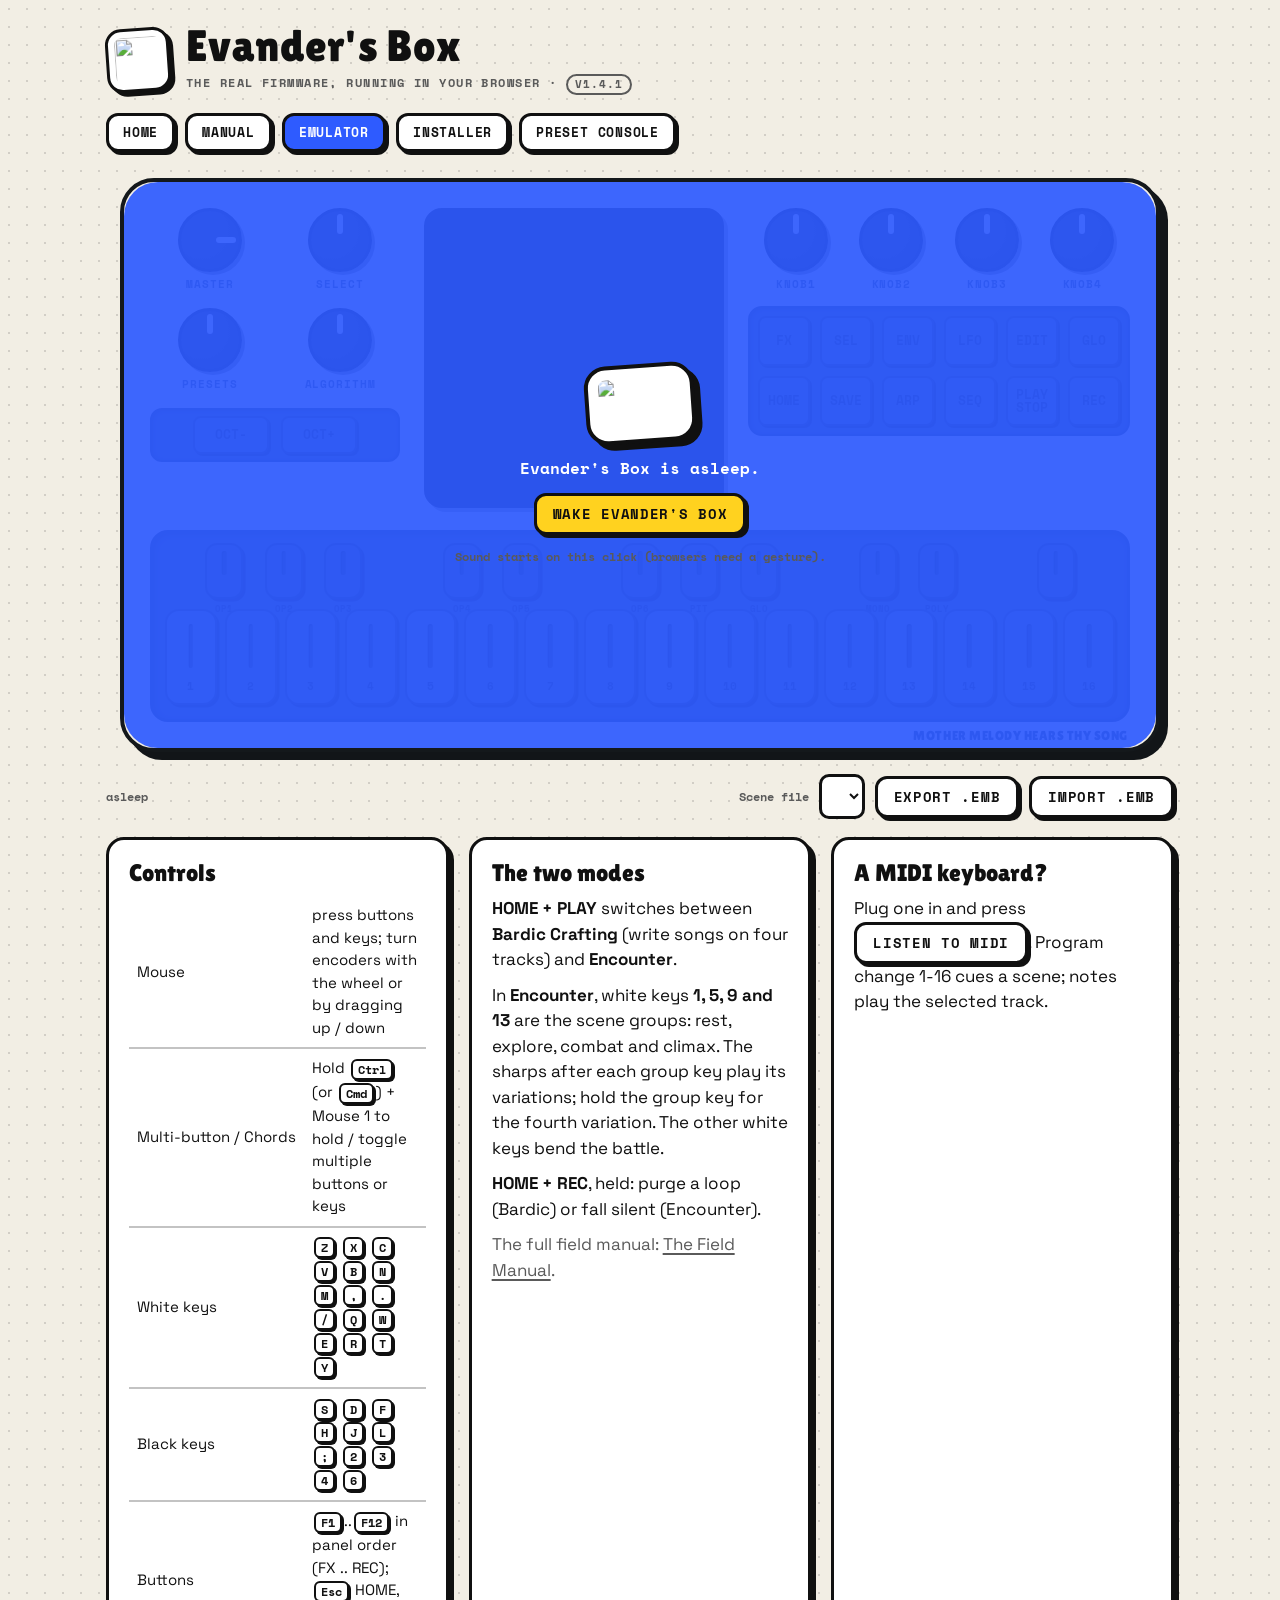
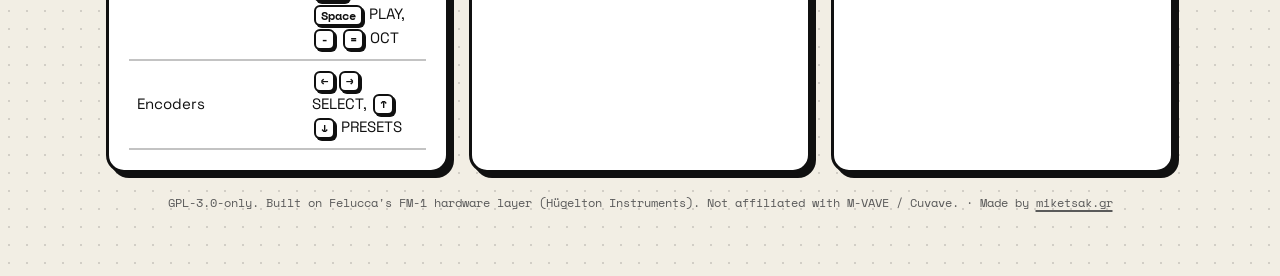
==== commit afb08e98: "web(emu): add Ctrl+Mouse1 multi-button latching and chord support" ====
--- a/web/emu/index.html
+++ b/web/emu/index.html
@@ -72,6 +72,11 @@
   .btn-fm.small { height: calc(38 * var(--u)); width: calc(76 * var(--u)); }
   .btn-fm.down, .key.down { transform: translate(calc(2 * var(--u)), calc(2 * var(--u))); box-shadow: none; background: #435E72; }
   /* the amber/gold LEDs */
+  .btn-fm.latched, .key.latched {
+    outline: calc(2.5 * var(--u)) solid var(--blue) !important;
+    outline-offset: calc(1 * var(--u)) !important;
+    box-shadow: 0 0 calc(8 * var(--u)) rgba(46, 91, 255, 0.6) !important;
+  }
   .l1 { box-shadow: inset 0 0 0 calc(3 * var(--u)) #FFA647, 0 0 calc(6 * var(--u)) #FFA647 !important; }
   .l2 { background: #FFB35C !important; color: #101010 !important; }
   .l3 { background: #FF781A !important; color: #101010 !important; box-shadow: 0 0 calc(10 * var(--u)) #FF781A !important; }
@@ -169,6 +174,7 @@
       <h2>Controls</h2>
       <table>
         <tr><td>Mouse</td><td>press buttons and keys; turn encoders with the wheel or by dragging up / down</td></tr>
+        <tr><td>Multi-button / Chords</td><td>Hold <kbd>Ctrl</kbd> (or <kbd>Cmd</kbd>) + Mouse 1 to hold / toggle multiple buttons or keys</td></tr>
         <tr><td>White keys</td><td><kbd>Z</kbd> <kbd>X</kbd> <kbd>C</kbd> <kbd>V</kbd> <kbd>B</kbd> <kbd>N</kbd> <kbd>M</kbd> <kbd>,</kbd> <kbd>.</kbd> <kbd>/</kbd> <kbd>Q</kbd> <kbd>W</kbd> <kbd>E</kbd> <kbd>R</kbd> <kbd>T</kbd> <kbd>Y</kbd></td></tr>
         <tr><td>Black keys</td><td><kbd>S</kbd> <kbd>D</kbd> <kbd>F</kbd> <kbd>H</kbd> <kbd>J</kbd> <kbd>L</kbd> <kbd>;</kbd> <kbd>2</kbd> <kbd>3</kbd> <kbd>4</kbd> <kbd>6</kbd></td></tr>
         <tr><td>Buttons</td><td><kbd>F1</kbd>..<kbd>F12</kbd> in panel order (FX .. REC); <kbd>Esc</kbd> HOME, <kbd>Space</kbd> PLAY, <kbd>-</kbd> <kbd>=</kbd> OCT</td></tr>
--- a/web/style.css
+++ b/web/style.css
@@ -50,6 +50,52 @@
 code, kbd { font-family: var(--mono); font-size: .88em; }
 .wrap { max-width: 1100px; margin: 0 auto; padding: 24px 16px 64px; }
 
+/* ------------------------------------------------------------------ View Transitions */
+@view-transition {
+  navigation: auto;
+}
+
+header.hero, header.crest {
+  view-transition-name: page-header;
+}
+.hero img.rose, header.crest img {
+  view-transition-name: page-rose;
+}
+nav.top {
+  view-transition-name: page-nav;
+}
+
+::view-transition-group(page-nav) {
+  animation-duration: 400ms;
+  animation-timing-function: cubic-bezier(0.16, 1, 0.3, 1);
+}
+
+::view-transition-group(page-header) {
+  animation-duration: 400ms;
+  animation-timing-function: cubic-bezier(0.16, 1, 0.3, 1);
+}
+
+::view-transition-group(page-rose) {
+  animation-duration: 400ms;
+  animation-timing-function: cubic-bezier(0.16, 1, 0.3, 1);
+}
+
+::view-transition-old(root) {
+  animation: 160ms cubic-bezier(0.4, 0, 1, 1) both page-fade-out;
+}
+::view-transition-new(root) {
+  animation: 280ms cubic-bezier(0.16, 1, 0.3, 1) both page-fade-in;
+}
+
+@keyframes page-fade-out {
+  from { opacity: 1; transform: translateY(0); }
+  to { opacity: 0; transform: translateY(-8px); }
+}
+@keyframes page-fade-in {
+  from { opacity: 0; transform: translateY(14px); }
+  to { opacity: 1; transform: translateY(0); }
+}
+
 header.crest { display: flex; align-items: center; gap: 16px; margin-bottom: 18px; }
 header.crest img {
   width: 64px; height: 64px; padding: 6px; background: var(--card); border: 3px solid var(--line);
@@ -62,9 +108,10 @@
 nav.top a {
   font: 700 13px/1 var(--mono); text-transform: uppercase; letter-spacing: .06em; text-decoration: none;
   padding: 10px 14px; border: 3px solid var(--line); border-radius: 12px; background: var(--surface);
-  box-shadow: 3px 3px 0 var(--line); color: var(--text);
-}
-nav.top a:hover { background: var(--yellow); color: var(--ink); }
+  box-shadow: 3px 3px 0 var(--line); color: var(--text); transition: transform 60ms, box-shadow 60ms;
+}
+nav.top a:hover { background: var(--yellow); color: var(--ink); transform: translate(-1px, -1px); box-shadow: 4px 4px 0 var(--line); }
+nav.top a:active { transform: translate(2px, 2px); box-shadow: 1px 1px 0 var(--line); }
 nav.top a[aria-current="page"] { background: var(--blue); color: #fff; }
 
 .card {
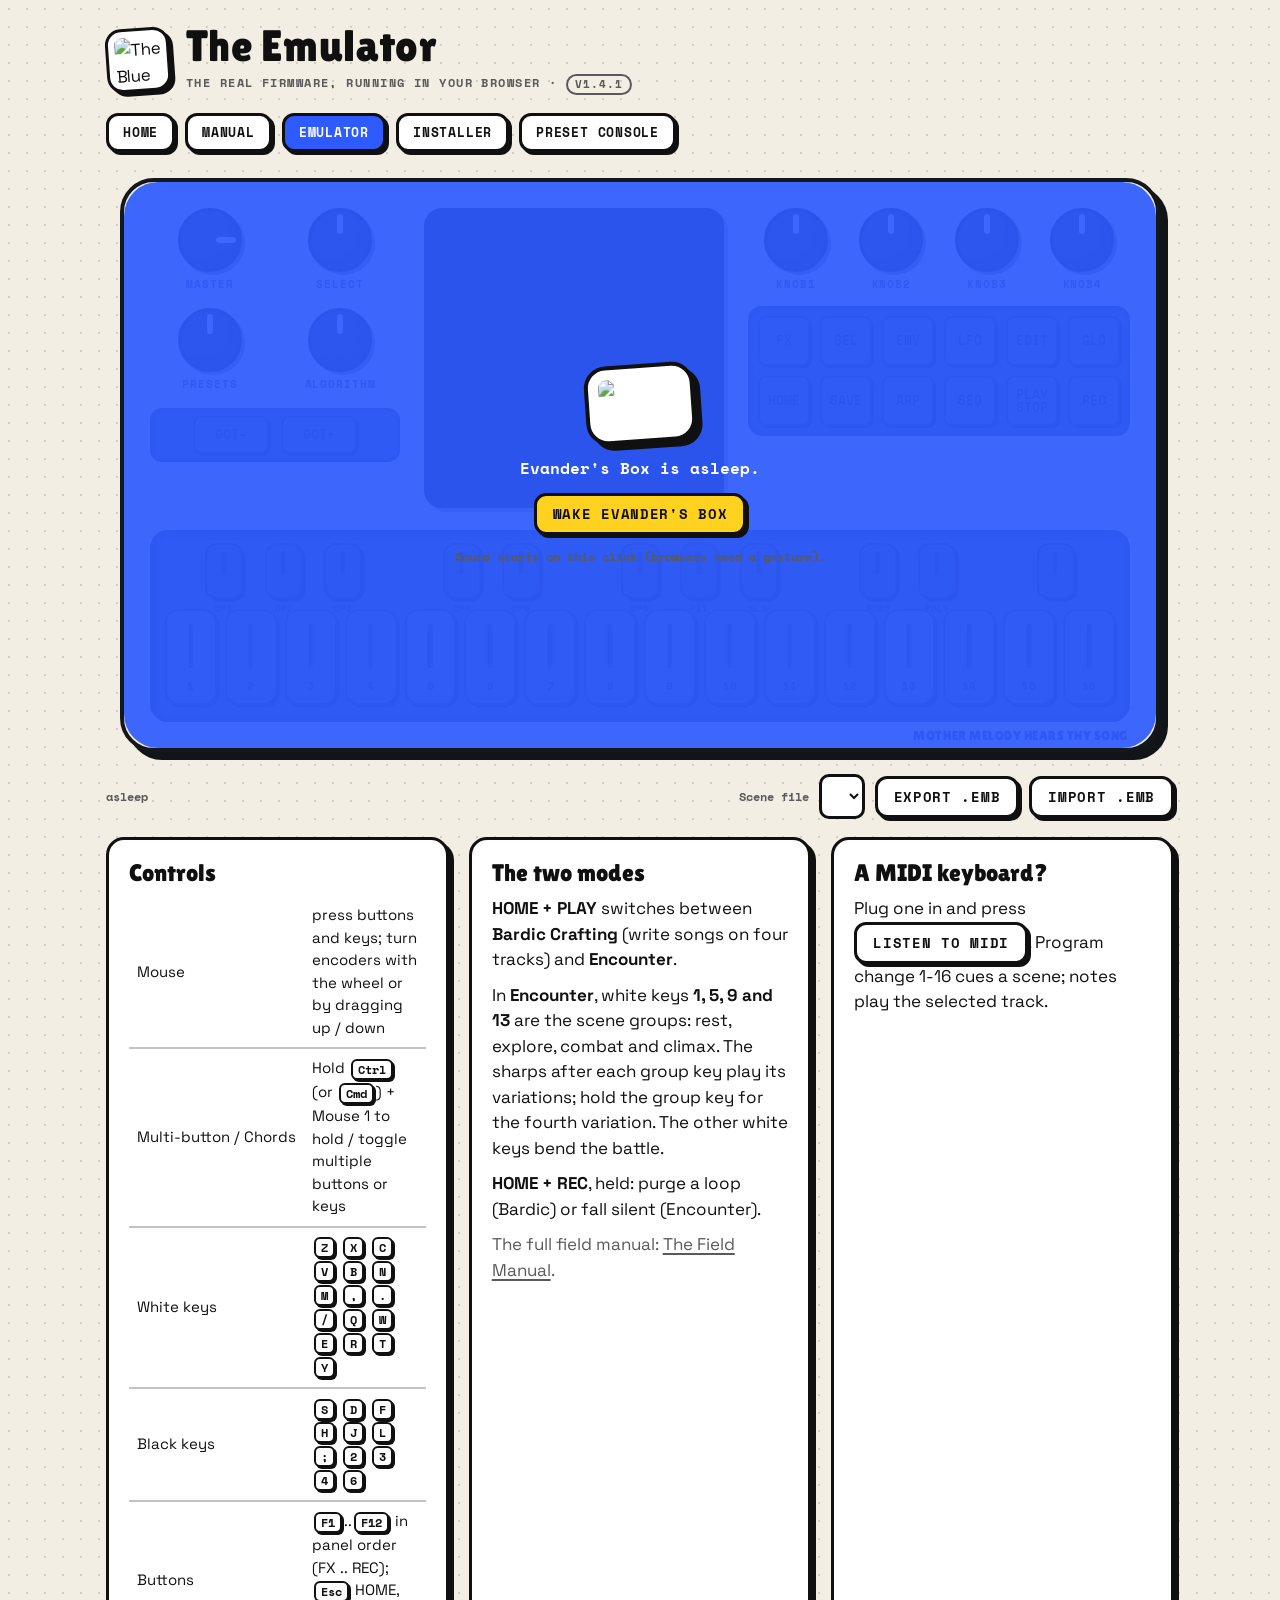
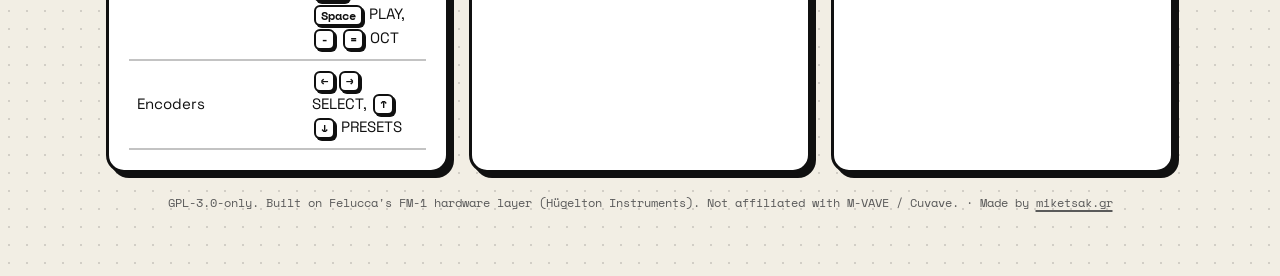
==== commit 0b820dc9: "web: unify header titles and metadata across subpages" ====
--- a/web/emu/index.html
+++ b/web/emu/index.html
@@ -4,17 +4,17 @@
 <head>
 <meta charset="utf-8">
 <meta name="viewport" content="width=device-width, initial-scale=1">
-<title>Web Emulator — Evander's Music Box (FM-1 LARP Firmware)</title>
+<title>The Emulator — Evander's Music Box</title>
 <meta name="description" content="Evander's Music Box: the FM-1 LARP firmware running in your browser via WebAssembly and AudioWorklet, built from the exact same C source as the hardware.">
 <meta name="keywords" content="FM-1 emulator, WebAssembly synth, LARP synthesizer emulator, Evanders Box, AudioWorklet synth">
 <link rel="canonical" href="https://fm1.miketsak.gr/emu/">
-<meta property="og:title" content="Web Emulator — Evander's Music Box">
+<meta property="og:title" content="The Emulator — Evander's Music Box">
 <meta property="og:description" content="Play the real Evander's Music Box C firmware in your browser via WebAssembly.">
 <meta property="og:type" content="website">
 <meta property="og:url" content="https://fm1.miketsak.gr/emu/">
 <meta property="og:image" content="https://fm1.miketsak.gr/rose.png">
 <meta name="twitter:card" content="summary">
-<meta name="twitter:title" content="Web Emulator — Evander's Music Box">
+<meta name="twitter:title" content="The Emulator — Evander's Music Box">
 <meta name="twitter:description" content="Full FM-1 LARP firmware running in your browser.">
 <meta name="twitter:image" content="https://fm1.miketsak.gr/rose.png">
 <link rel="icon" href="../rose.png">
@@ -126,9 +126,9 @@
 <body>
 <div class="wrap">
   <header class="crest">
-    <img src="../rose.png" alt="">
+    <img src="../rose.png" alt="The Blue Rose of Mother Melody">
     <div>
-      <h1>Evander's Box</h1>
+      <h1>The Emulator</h1>
       <p>The real firmware, running in your browser &middot; <span class="tag" style="margin-bottom:0; vertical-align:middle; padding:3px 7px;">v1.4.1</span></p>
     </div>
   </header>
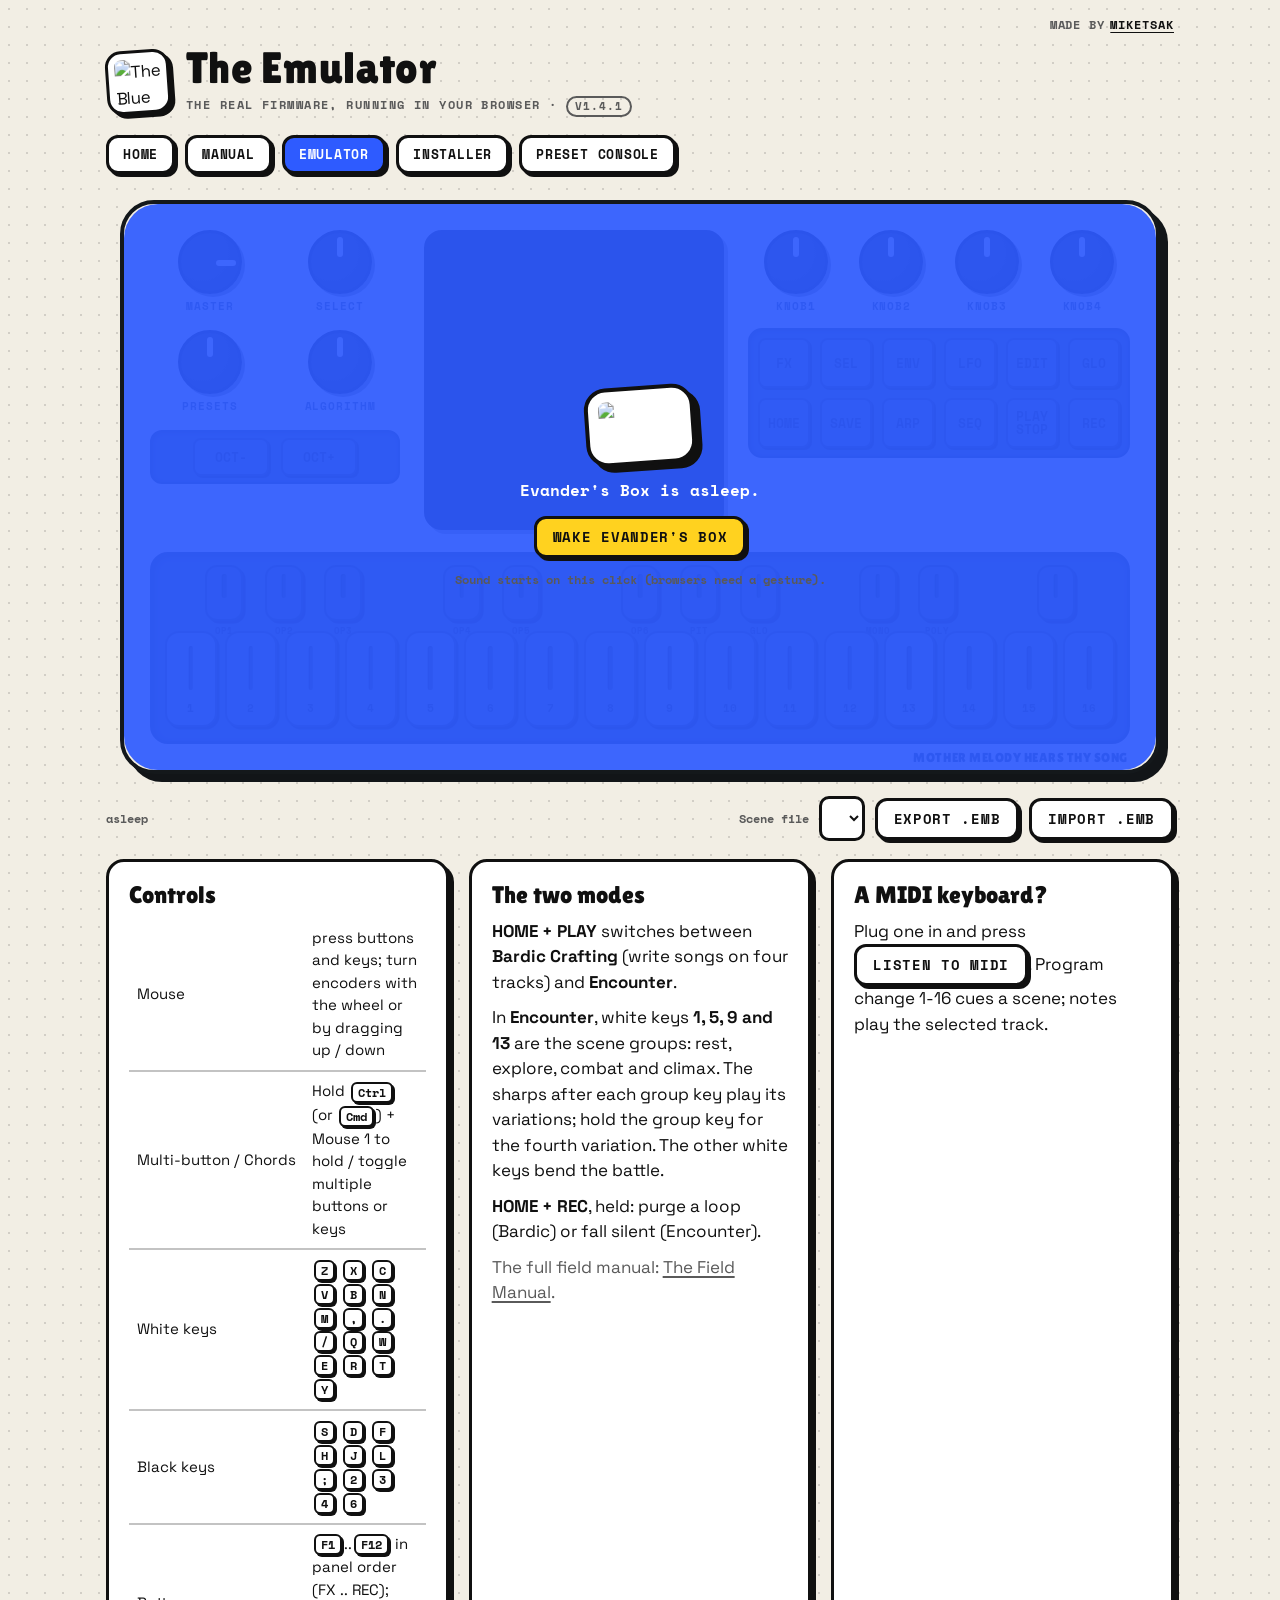
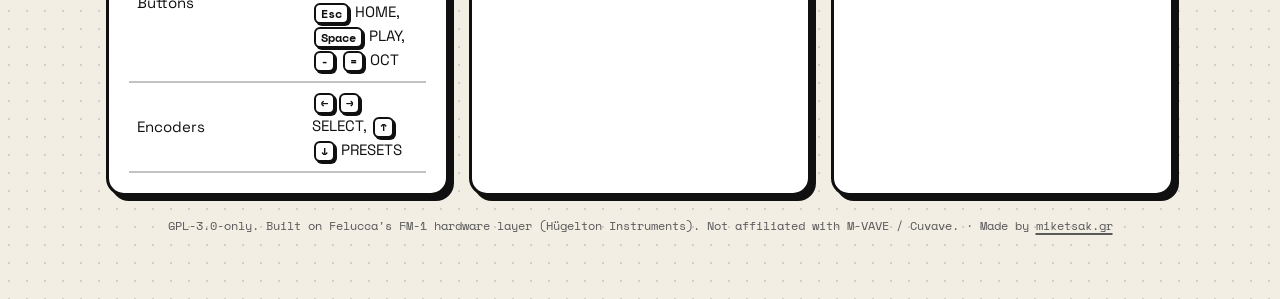
==== commit 7d63e8a1: "web: add top credit, rich SEO schema metadata, and enforce instant cache updates" ====
--- a/web/emu/index.html
+++ b/web/emu/index.html
@@ -8,11 +8,14 @@
 <meta name="description" content="Evander's Music Box: the FM-1 LARP firmware running in your browser via WebAssembly and AudioWorklet, built from the exact same C source as the hardware.">
 <meta name="keywords" content="FM-1 emulator, WebAssembly synth, LARP synthesizer emulator, Evanders Box, AudioWorklet synth">
 <link rel="canonical" href="https://fm1.miketsak.gr/emu/">
+<meta name="author" content="Mike Tsak (miketsak.gr)">
 <meta property="og:title" content="The Emulator — Evander's Music Box">
 <meta property="og:description" content="Play the real Evander's Music Box C firmware in your browser via WebAssembly.">
 <meta property="og:type" content="website">
 <meta property="og:url" content="https://fm1.miketsak.gr/emu/">
 <meta property="og:image" content="https://fm1.miketsak.gr/rose.png">
+<meta property="og:site_name" content="Evander's Music Box">
+<meta property="og:locale" content="en_US">
 <meta name="twitter:card" content="summary">
 <meta name="twitter:title" content="The Emulator — Evander's Music Box">
 <meta name="twitter:description" content="Full FM-1 LARP firmware running in your browser.">
@@ -20,7 +23,18 @@
 <link rel="icon" href="../rose.png">
 <link rel="preconnect" href="https://fonts.googleapis.com">
 <link href="https://fonts.googleapis.com/css2?family=Lilita+One&family=Space+Grotesk:wght@400;600;700&family=Space+Mono:wght@400;700&display=swap" rel="stylesheet">
-<link rel="stylesheet" href="../style.css">
+<link rel="stylesheet" href="../style.css?v=1.4.1">
+<script type="application/ld+json">
+{
+  "@context": "https://schema.org",
+  "@type": "WebApplication",
+  "name": "Evander's Music Box Emulator",
+  "applicationCategory": "MultimediaApplication",
+  "operatingSystem": "Web Browser",
+  "author": { "@type": "Person", "name": "Mike Tsak", "url": "https://miketsak.gr" },
+  "offers": { "@type": "Offer", "price": "0" }
+}
+</script>
 <style>
   .fm1 {
     --u: min(1px, calc((100vw - 32px) / 1040));     /* one panel unit: the panel is 1040 units wide */
@@ -125,6 +139,7 @@
 </head>
 <body>
 <div class="wrap">
+  <div class="top-credit">Made by <a href="https://miketsak.gr" target="_blank" rel="noopener">miketsak</a></div>
   <header class="crest">
     <img src="../rose.png" alt="The Blue Rose of Mother Melody">
     <div>
--- a/web/style.css
+++ b/web/style.css
@@ -64,6 +64,14 @@
 nav.top {
   view-transition-name: page-nav;
 }
+.top-credit {
+  view-transition-name: page-credit;
+}
+
+::view-transition-group(page-credit) {
+  animation-duration: 400ms;
+  animation-timing-function: cubic-bezier(0.16, 1, 0.3, 1);
+}
 
 ::view-transition-group(page-nav) {
   animation-duration: 400ms;
@@ -94,6 +102,30 @@
 @keyframes page-fade-in {
   from { opacity: 0; transform: translateY(14px); }
   to { opacity: 1; transform: translateY(0); }
+}
+
+.top-credit {
+  display: flex;
+  justify-content: flex-end;
+  align-items: center;
+  font: 700 12px/1.2 var(--mono);
+  text-transform: uppercase;
+  letter-spacing: .08em;
+  color: var(--muted);
+  margin: -6px 0 14px;
+}
+.top-credit a {
+  color: var(--text);
+  font-weight: 700;
+  text-decoration: underline;
+  text-underline-offset: 3px;
+  margin-left: 5px;
+  transition: background 60ms, color 60ms;
+}
+.top-credit a:hover {
+  background: var(--yellow);
+  color: var(--ink);
+  text-decoration: none;
 }
 
 header.crest { display: flex; align-items: center; gap: 16px; margin-bottom: 18px; }
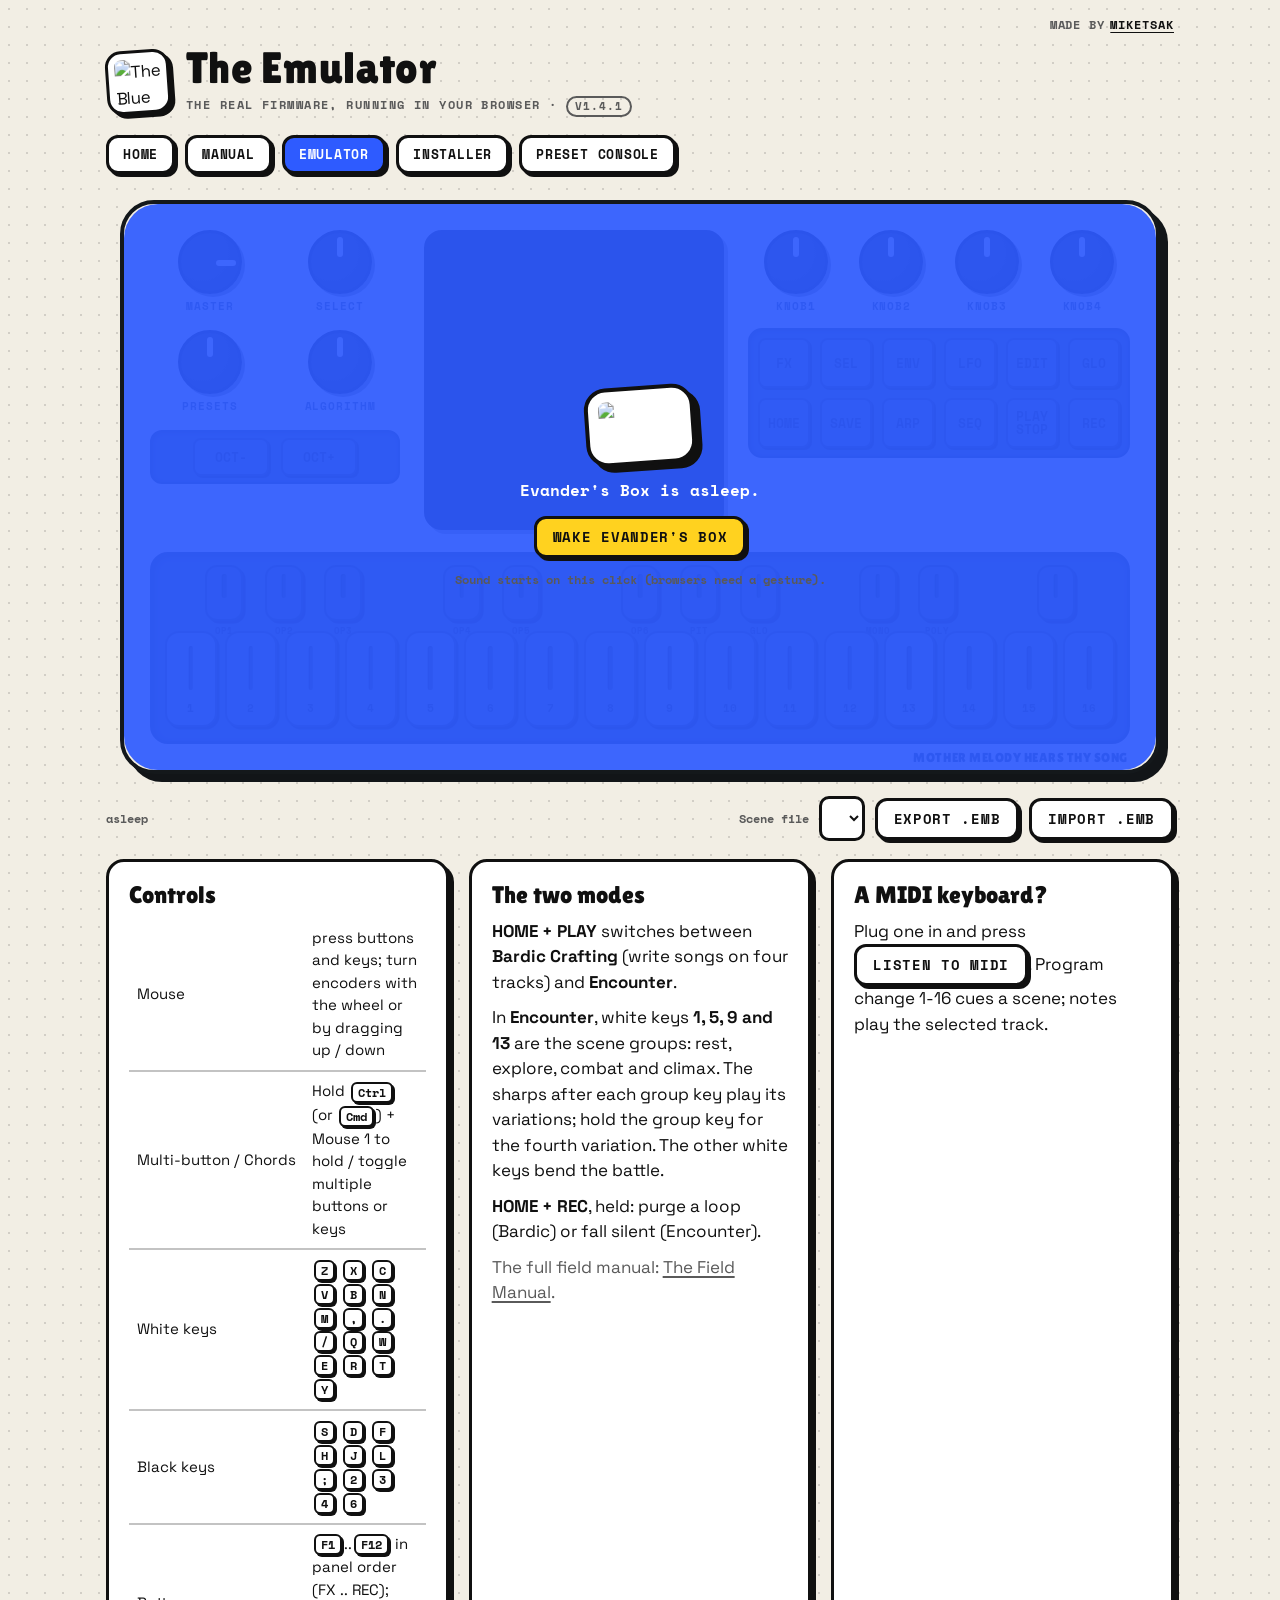
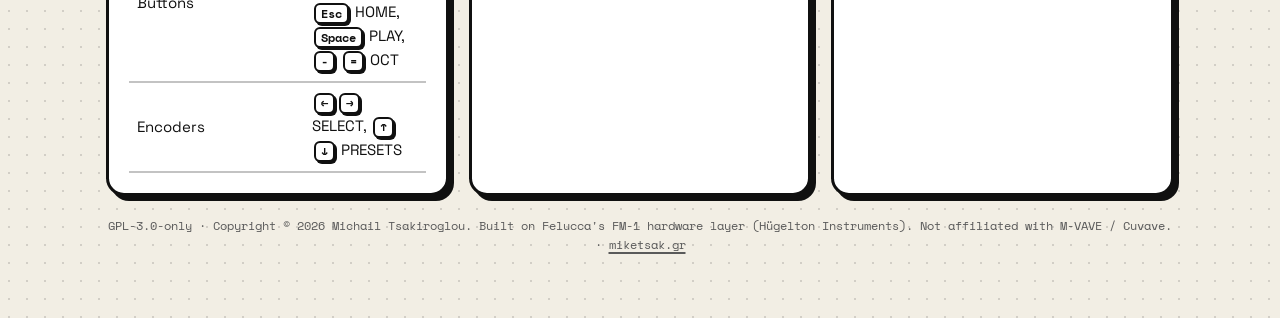
==== commit 729dfd39: "Assign copyright to Michail Tsakiroglou" ====
--- a/web/emu/index.html
+++ b/web/emu/index.html
@@ -8,7 +8,7 @@
 <meta name="description" content="Evander's Music Box: the FM-1 LARP firmware running in your browser via WebAssembly and AudioWorklet, built from the exact same C source as the hardware.">
 <meta name="keywords" content="FM-1 emulator, WebAssembly synth, LARP synthesizer emulator, Evanders Box, AudioWorklet synth">
 <link rel="canonical" href="https://fm1.miketsak.gr/emu/">
-<meta name="author" content="Mike Tsak (miketsak.gr)">
+<meta name="author" content="Michail Tsakiroglou (miketsak.gr)">
 <meta property="og:title" content="The Emulator — Evander's Music Box">
 <meta property="og:description" content="Play the real Evander's Music Box C firmware in your browser via WebAssembly.">
 <meta property="og:type" content="website">
@@ -31,7 +31,7 @@
   "name": "Evander's Music Box Emulator",
   "applicationCategory": "MultimediaApplication",
   "operatingSystem": "Web Browser",
-  "author": { "@type": "Person", "name": "Mike Tsak", "url": "https://miketsak.gr" },
+  "author": { "@type": "Person", "name": "Michail Tsakiroglou", "url": "https://miketsak.gr" },
   "offers": { "@type": "Offer", "price": "0" }
 }
 </script>
@@ -209,7 +209,7 @@
       <p class="muted" id="midiState"></p>
     </section>
   </div>
-  <footer>GPL-3.0-only. Built on Felucca's FM-1 hardware layer (Hügelton Instruments). Not affiliated with M-VAVE / Cuvave. · Made by <a href="https://miketsak.gr" target="_blank" rel="noopener">miketsak.gr</a></footer>
+  <footer>GPL-3.0-only &middot; Copyright &copy; 2026 Michail Tsakiroglou. Built on Felucca's FM-1 hardware layer (Hügelton Instruments). Not affiliated with M-VAVE / Cuvave. &middot; <a href="https://miketsak.gr" target="_blank" rel="noopener">miketsak.gr</a></footer>
 </div>
 <script type="module" src="emu.js?v=1.4.1"></script>
 </body>
--- a/web/style.css
+++ b/web/style.css
@@ -1,4 +1,5 @@
 /* SPDX-License-Identifier: GPL-3.0-only
+ * Copyright (C) 2026 Michail Tsakiroglou <https://miketsak.gr>
  * Evander's Box: the shared look, the same as the box's screen. Flat bold colour, ink outlines, hard offset
  * shadows (stickers on a table), a chunky display face and a mono for labels. Paper by day, ink by night. */
 :root {
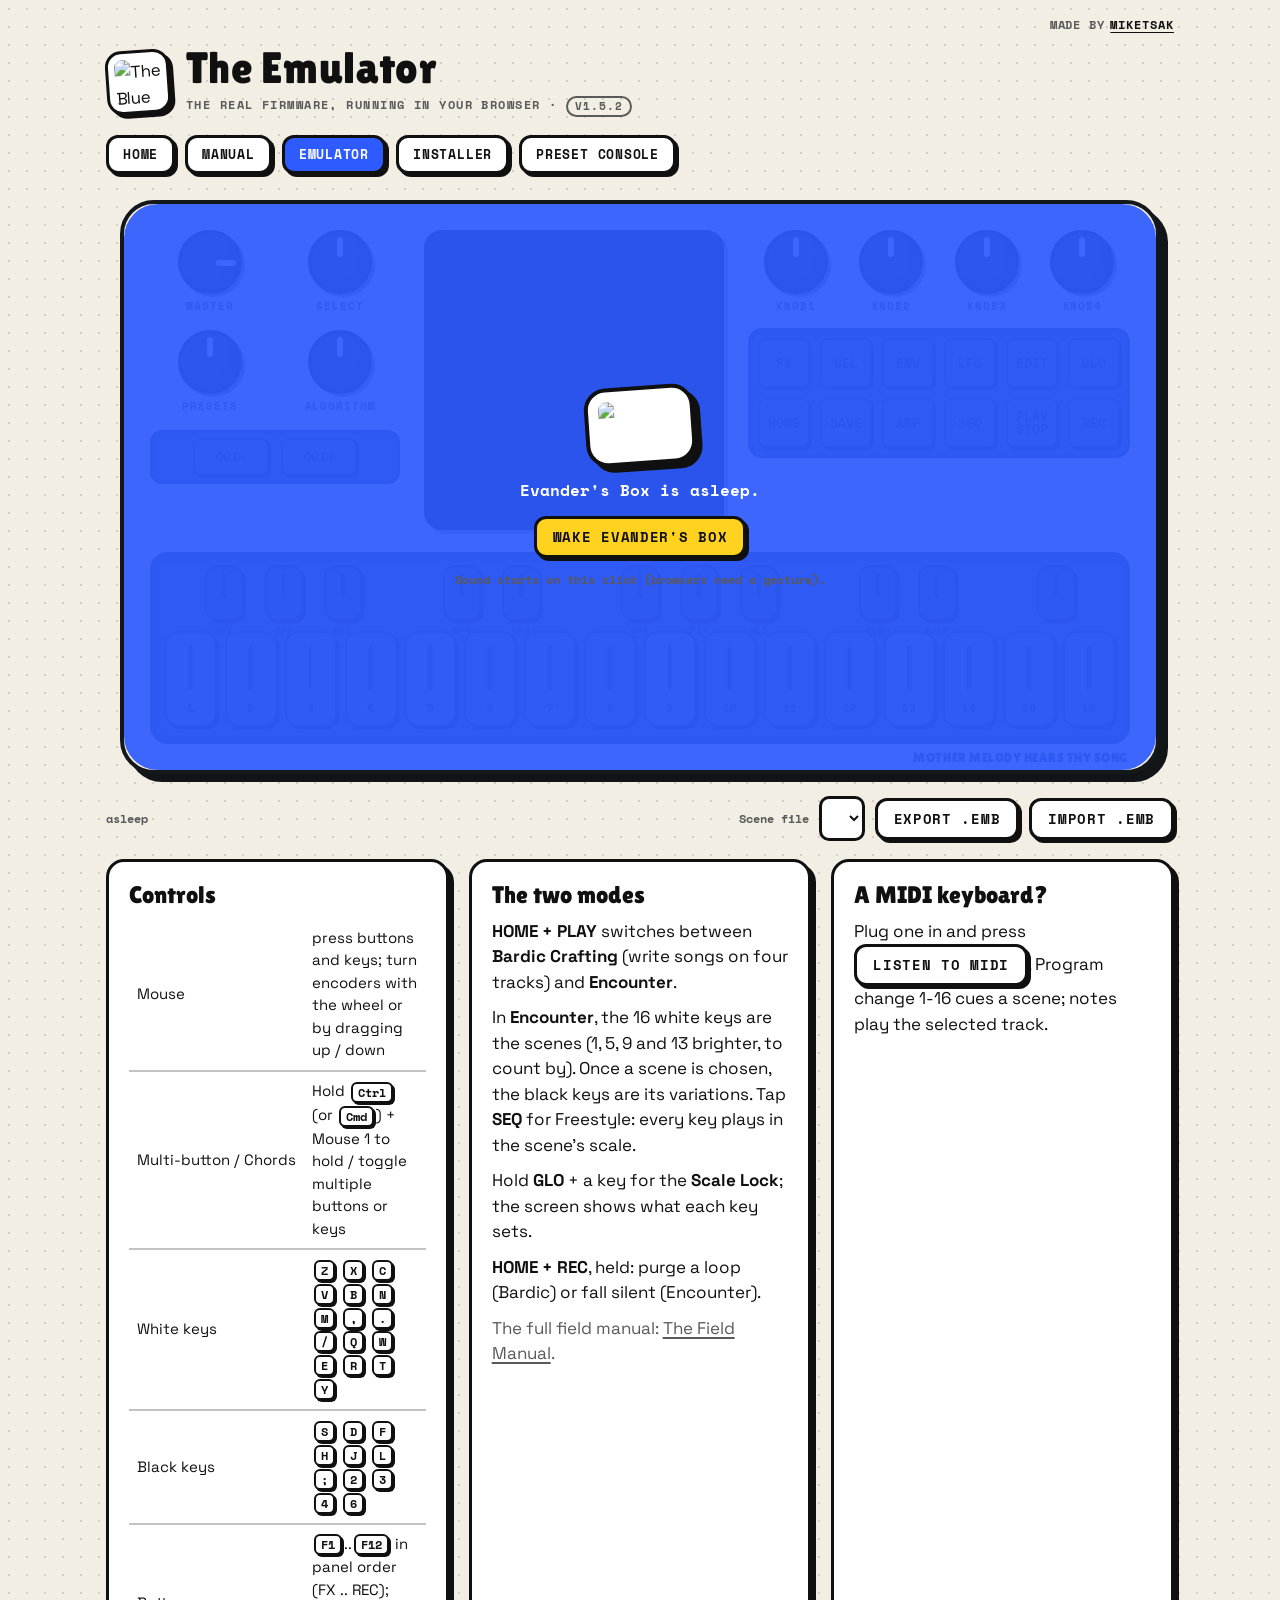
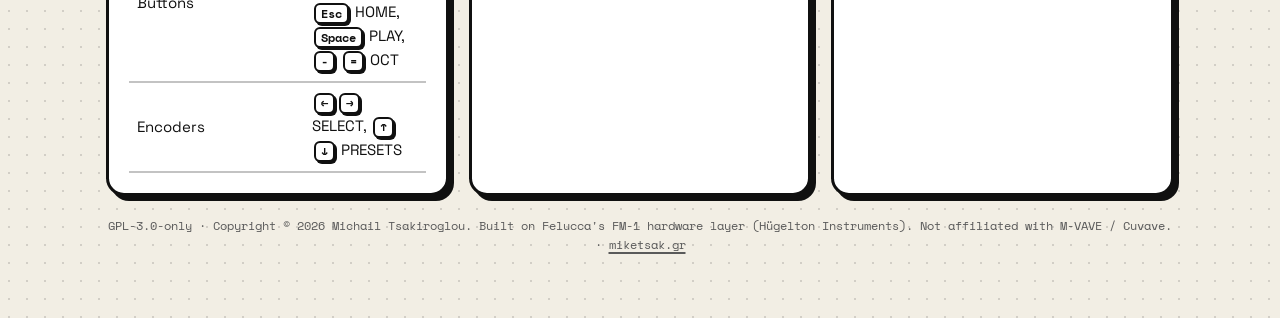
==== commit 53c32342: "feat: add core firmware engine, platforms, and web emulator for FM-1 LARP device" ====
--- a/web/emu/index.html
+++ b/web/emu/index.html
@@ -23,7 +23,7 @@
 <link rel="icon" href="../rose.png">
 <link rel="preconnect" href="https://fonts.googleapis.com">
 <link href="https://fonts.googleapis.com/css2?family=Lilita+One&family=Space+Grotesk:wght@400;600;700&family=Space+Mono:wght@400;700&display=swap" rel="stylesheet">
-<link rel="stylesheet" href="../style.css?v=1.4.1">
+<link rel="stylesheet" href="../style.css?v=1.5.2">
 <script type="application/ld+json">
 {
   "@context": "https://schema.org",
@@ -144,7 +144,7 @@
     <img src="../rose.png" alt="The Blue Rose of Mother Melody">
     <div>
       <h1>The Emulator</h1>
-      <p>The real firmware, running in your browser &middot; <span class="tag" style="margin-bottom:0; vertical-align:middle; padding:3px 7px;">v1.4.1</span></p>
+      <p>The real firmware, running in your browser &middot; <span class="tag" style="margin-bottom:0; vertical-align:middle; padding:3px 7px;">v1.5.2</span></p>
     </div>
   </header>
   <nav class="top">
@@ -199,7 +199,8 @@
     <section class="card">
       <h2>The two modes</h2>
       <p><b>HOME + PLAY</b> switches between <b>Bardic Crafting</b> (write songs on four tracks) and <b>Encounter</b>.</p>
-      <p>In <b>Encounter</b>, white keys <b>1, 5, 9 and 13</b> are the scene groups: rest, explore, combat and climax. The sharps after each group key play its variations; hold the group key for the fourth variation. The other white keys bend the battle.</p>
+      <p>In <b>Encounter</b>, the 16 white keys are the scenes (1, 5, 9 and 13 brighter, to count by). Once a scene is chosen, the black keys are its variations. Tap <b>SEQ</b> for Freestyle: every key plays in the scene's scale.</p>
+      <p>Hold <b>GLO</b> + a key for the <b>Scale Lock</b>; the screen shows what each key sets.</p>
       <p><b>HOME + REC</b>, held: purge a loop (Bardic) or fall silent (Encounter).</p>
       <p class="muted">The full field manual: <a href="../manual.html">The Field Manual</a>.</p>
     </section>
@@ -211,6 +212,6 @@
   </div>
   <footer>GPL-3.0-only &middot; Copyright &copy; 2026 Michail Tsakiroglou. Built on Felucca's FM-1 hardware layer (Hügelton Instruments). Not affiliated with M-VAVE / Cuvave. &middot; <a href="https://miketsak.gr" target="_blank" rel="noopener">miketsak.gr</a></footer>
 </div>
-<script type="module" src="emu.js?v=1.4.1"></script>
+<script type="module" src="emu.js?v=1.5.2"></script>
 </body>
 </html>
